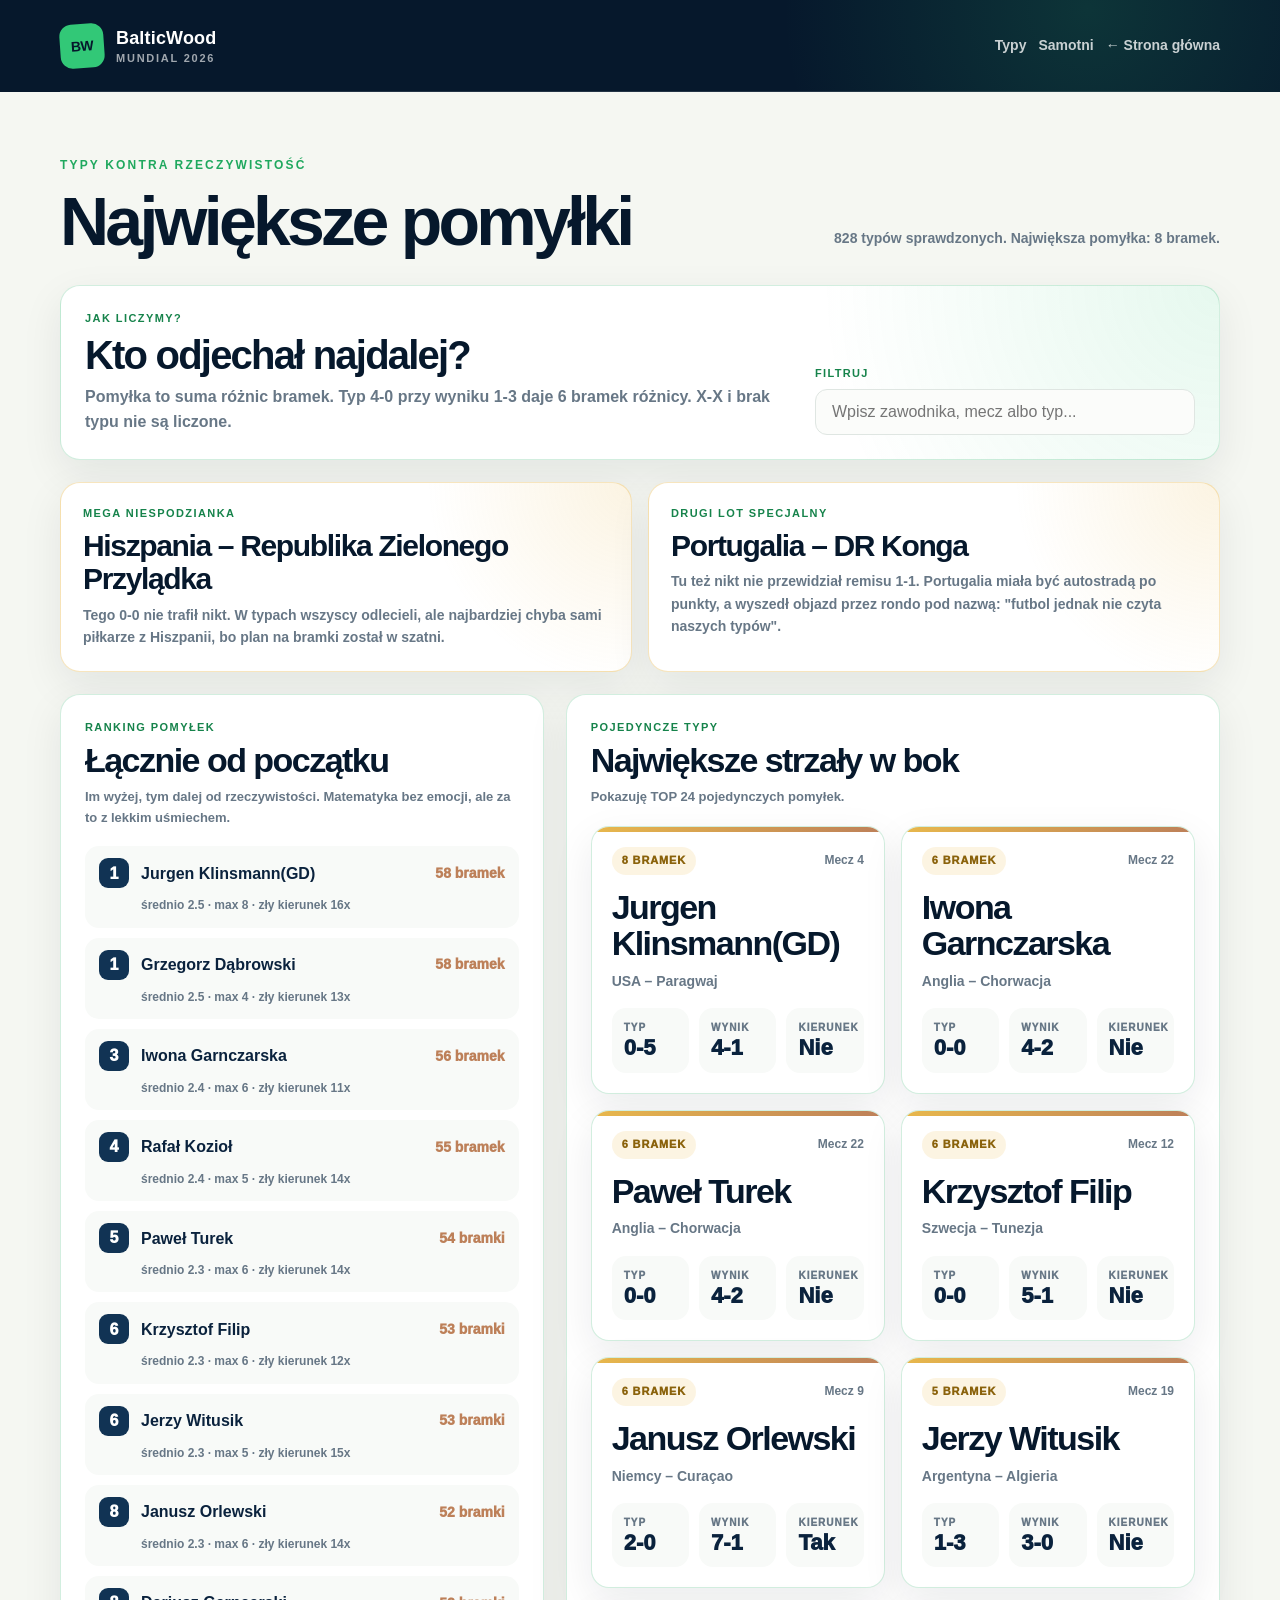
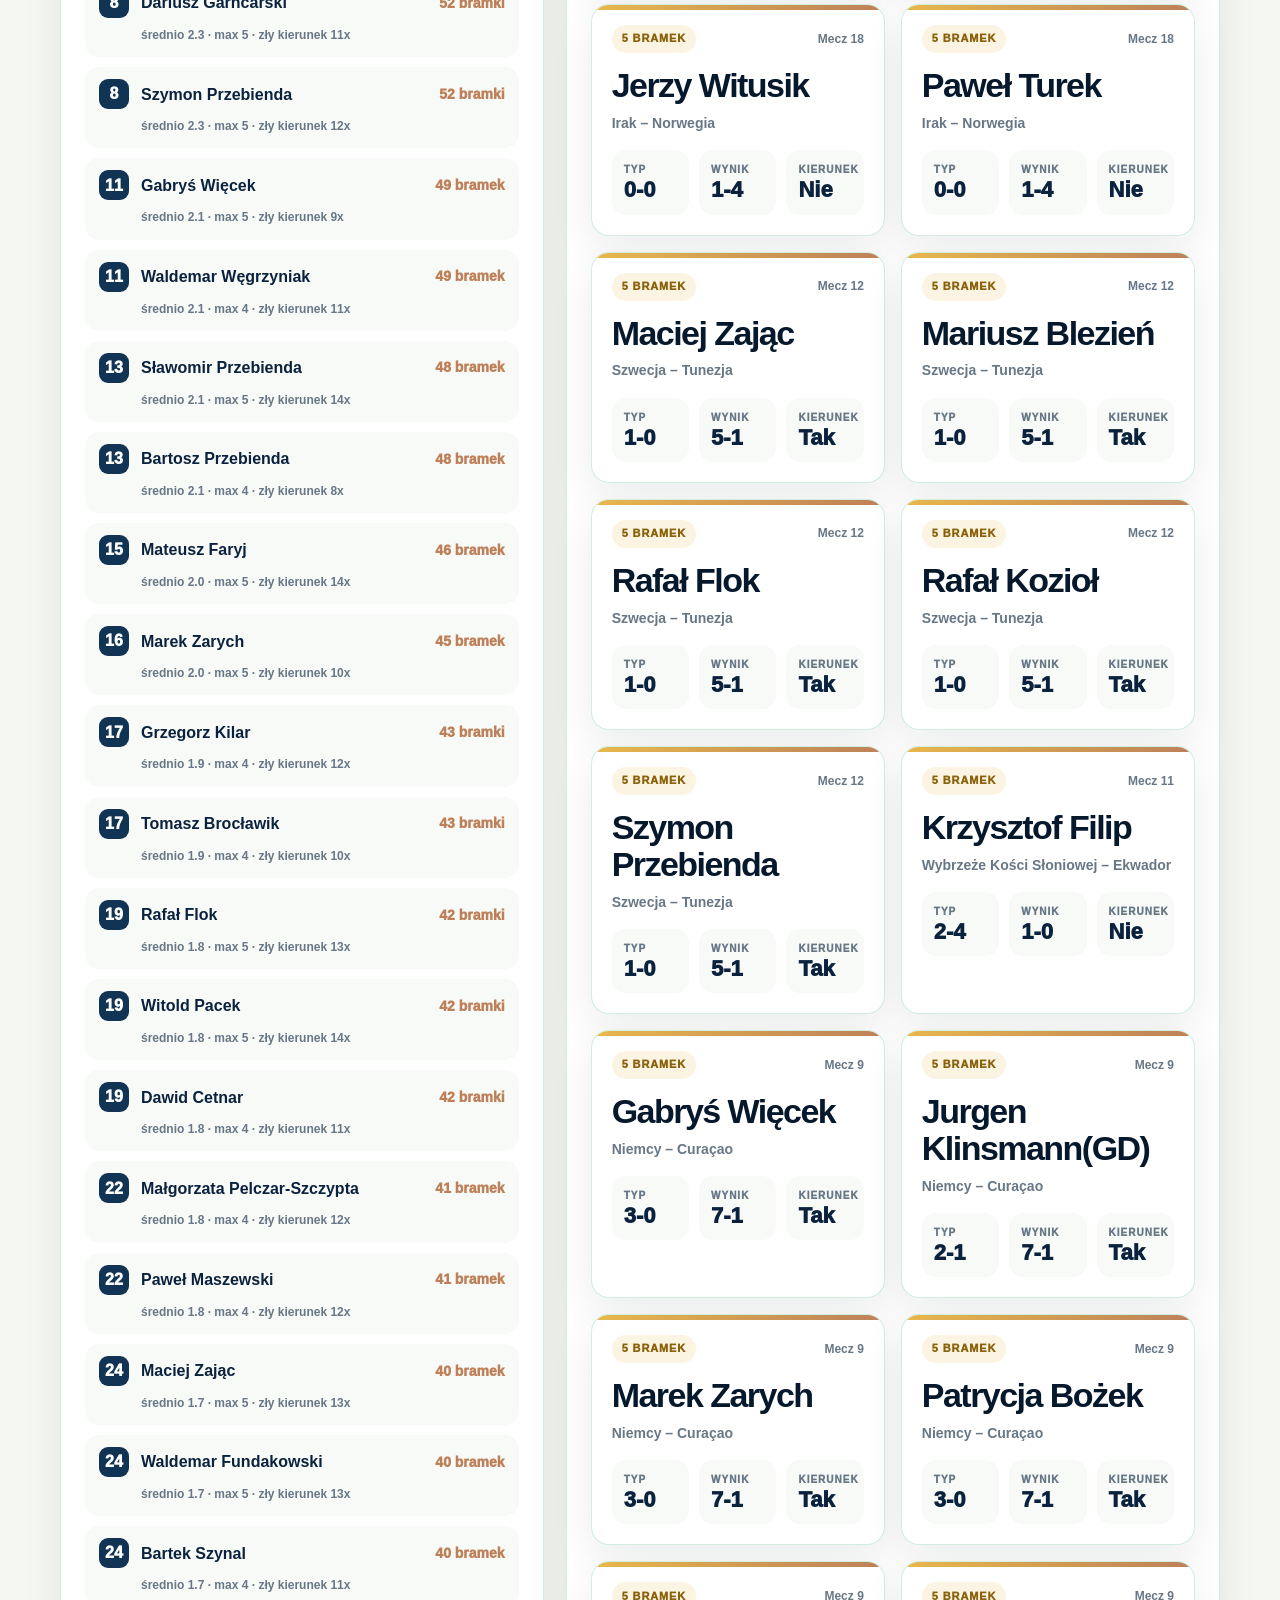
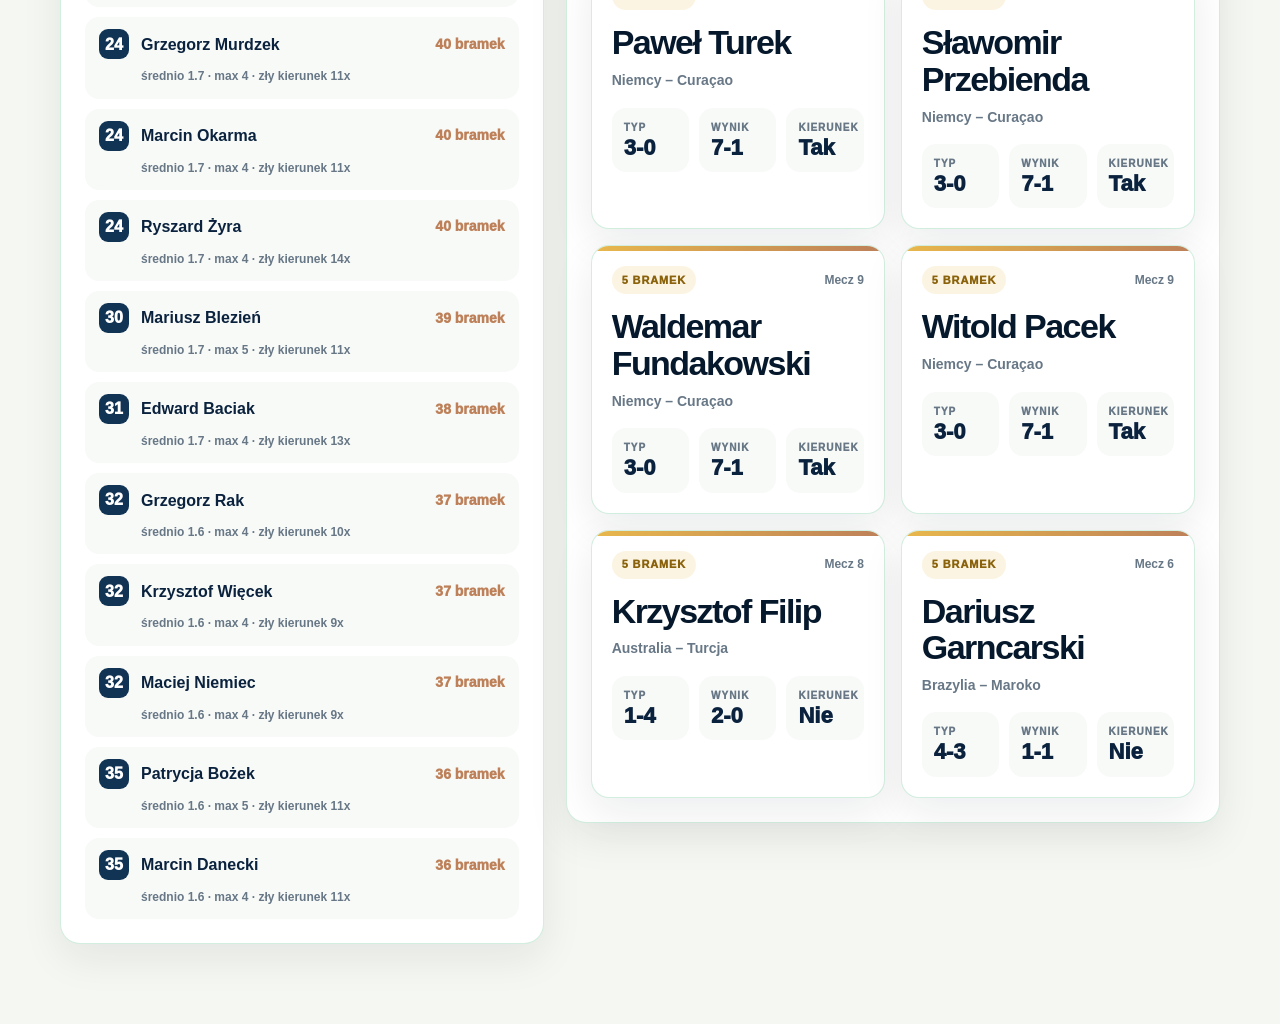
==== pomylki.html @ 84a30ee8 "Add files via upload" ====
<!doctype html>
<html lang="pl">
  <head>
    <meta charset="UTF-8" />
    <meta name="viewport" content="width=device-width, initial-scale=1.0" />
    <meta
      name="description"
      content="Największe pomyłki w typach BalticWood Mundial 2026."
    />
    <title>Największe pomyłki | BalticWood Mundial 2026</title>
    <link rel="stylesheet" href="styles.css?v=20260618-9" />
  </head>
  <body class="predictions-page mistakes-page">
    <header class="subpage-header">
      <nav class="nav shell" aria-label="Nawigacja podstrony największych pomyłek">
        <a class="brand" href="index.html" aria-label="BalticWood Mundial 2026">
          <span class="brand-mark" aria-hidden="true">BW</span>
          <span>
            <strong>BalticWood</strong>
            <small>Mundial 2026</small>
          </span>
        </a>
        <div class="nav-links subpage-links">
          <a class="nav-link nav-link-secondary" href="typy.html">Typy</a>
          <a class="nav-link nav-link-secondary" href="samotni.html">Samotni</a>
          <a class="nav-link back-link" href="index.html">
            ← <span class="back-label-full">Strona główna</span
            ><span class="back-label-short">Wróć</span>
          </a>
        </div>
      </nav>
    </header>

    <main class="predictions-main shell">
      <div class="predictions-heading">
        <div>
          <p class="eyebrow">Typy kontra rzeczywistość</p>
          <h1>Największe pomyłki</h1>
        </div>
        <p id="mistakes-summary">Wczytywanie tablicy pomyłek...</p>
      </div>

      <section class="lone-hero mistakes-hero" aria-label="Opis największych pomyłek">
        <div>
          <p class="analytics-kicker">Jak liczymy?</p>
          <h2>Kto odjechał najdalej?</h2>
          <p>
            Pomyłka to suma różnic bramek. Typ 4-0 przy wyniku 1-3 daje
            6 bramek różnicy. X-X i brak typu nie są liczone.
          </p>
        </div>
        <label class="prediction-search lone-search">
          <span>Filtruj</span>
          <input
            id="mistakes-search"
            type="search"
            placeholder="Wpisz zawodnika, mecz albo typ..."
            autocomplete="off"
          />
        </label>
      </section>

      <section class="surprise-notes" aria-label="Mecze niespodzianki poza rankingiem">
        <article>
          <p class="analytics-kicker">Mega niespodzianka</p>
          <h2>Hiszpania – Republika Zielonego Przylądka</h2>
          <p>
            Tego 0-0 nie trafił nikt. W typach wszyscy odlecieli, ale najbardziej
            chyba sami piłkarze z Hiszpanii, bo plan na bramki został w szatni.
          </p>
        </article>
        <article>
          <p class="analytics-kicker">Drugi lot specjalny</p>
          <h2>Portugalia – DR Konga</h2>
          <p>
            Tu też nikt nie przewidział remisu 1-1. Portugalia miała być
            autostradą po punkty, a wyszedł objazd przez rondo pod nazwą:
            "futbol jednak nie czyta naszych typów".
          </p>
        </article>
      </section>

      <section class="mistakes-grid">
        <article class="mistakes-panel">
          <p class="analytics-kicker">Ranking pomyłek</p>
          <h2>Łącznie od początku</h2>
          <p>
            Im wyżej, tym dalej od rzeczywistości. Matematyka bez emocji, ale
            za to z lekkim uśmiechem.
          </p>
          <div class="mistakes-ranking" id="mistakes-ranking"></div>
        </article>

        <article class="mistakes-panel">
          <p class="analytics-kicker">Pojedyncze typy</p>
          <h2>Największe strzały w bok</h2>
          <p id="mistakes-list-note">Pokazuję największe pojedyncze pomyłki.</p>
          <div class="lone-list mistakes-list" id="mistakes-list" aria-live="polite"></div>
        </article>
      </section>
    </main>

    <noscript>
      Do wyświetlenia największych pomyłek potrzebna jest obsługa JavaScript.
    </noscript>
    <script>
      const predictionsScript = document.createElement("script");
      predictionsScript.src = `data/predictions-data.js?v=${Date.now()}`;
      predictionsScript.onload = () => {
        const pageScript = document.createElement("script");
        pageScript.src = `pomylki.js?v=${Date.now()}`;
        document.body.appendChild(pageScript);
      };
      predictionsScript.onerror = () => {
        document.getElementById("mistakes-summary").textContent =
          "Nie udało się pobrać aktualnych typów.";
      };
      document.body.appendChild(predictionsScript);
    </script>
  </body>
</html>
---- styles.css ----
:root {
  --navy-950: #06182c;
  --navy-900: #0a223d;
  --navy-800: #113354;
  --navy-700: #1b476d;
  --green-700: #16834b;
  --green-600: #1fa85e;
  --green-500: #32c877;
  --green-200: #bdebd1;
  --green-100: #e6f8ed;
  --cream: #f5f7f2;
  --white: #ffffff;
  --ink: #102437;
  --muted: #677786;
  --line: #dfe6e2;
  --gold: #e8b84c;
  --silver: #aebbc5;
  --bronze: #bd8059;
  --shadow: 0 20px 60px rgba(6, 24, 44, 0.12);
}

* {
  box-sizing: border-box;
}

html {
  scroll-behavior: smooth;
}

body {
  margin: 0;
  color: var(--ink);
  background: var(--cream);
  overflow-x: hidden;
  font-family:
    Inter, "Segoe UI", Roboto, Helvetica, Arial, sans-serif;
  line-height: 1.6;
}

button,
input {
  font: inherit;
}

a {
  color: inherit;
  text-decoration: none;
}

.shell {
  width: min(1160px, calc(100% - 40px));
  margin-inline: auto;
}

.hero {
  min-height: 700px;
  color: var(--white);
  overflow: hidden;
  background:
    linear-gradient(rgba(50, 200, 119, 0.06) 1px, transparent 1px),
    linear-gradient(90deg, rgba(50, 200, 119, 0.06) 1px, transparent 1px),
    radial-gradient(circle at 82% 40%, rgba(50, 200, 119, 0.24), transparent 27%),
    linear-gradient(135deg, var(--navy-950), var(--navy-800));
  background-size:
    52px 52px,
    52px 52px,
    auto,
    auto;
}

.nav {
  display: flex;
  min-height: 92px;
  align-items: center;
  justify-content: space-between;
  border-bottom: 1px solid rgba(255, 255, 255, 0.12);
}

.brand {
  display: inline-flex;
  align-items: center;
  gap: 12px;
}

.brand-mark {
  display: grid;
  width: 44px;
  height: 44px;
  place-items: center;
  border-radius: 12px;
  color: var(--navy-950);
  background: var(--green-500);
  font-size: 14px;
  font-weight: 900;
  letter-spacing: -0.04em;
  transform: rotate(-4deg);
}

.brand strong,
.brand small {
  display: block;
}

.brand strong {
  font-size: 18px;
  letter-spacing: 0.01em;
}

.brand small {
  margin-top: -3px;
  color: rgba(255, 255, 255, 0.62);
  font-size: 11px;
  font-weight: 700;
  letter-spacing: 0.16em;
  text-transform: uppercase;
}

.nav-link {
  color: rgba(255, 255, 255, 0.78);
  font-size: 14px;
  font-weight: 700;
}

.nav-links {
  display: flex;
  align-items: center;
  gap: 24px;
}

.subpage-links {
  gap: 12px;
}

.nav-link:hover {
  color: var(--green-500);
}

.back-label-short {
  display: none;
}

.hero-content {
  display: grid;
  min-height: 608px;
  grid-template-columns: minmax(0, 1.25fr) minmax(320px, 0.75fr);
  gap: 80px;
  align-items: center;
  padding-block: 70px 90px;
}

.eyebrow {
  margin: 0 0 12px;
  color: var(--green-600);
  font-size: 12px;
  font-weight: 900;
  letter-spacing: 0.18em;
  text-transform: uppercase;
}

.hero .eyebrow,
.section-heading-light .eyebrow {
  color: var(--green-500);
}

h1,
h2,
h3,
p {
  margin-top: 0;
}

h1 {
  max-width: 760px;
  margin-bottom: 24px;
  font-size: clamp(48px, 6.2vw, 78px);
  line-height: 0.98;
  letter-spacing: -0.055em;
}

h1 span {
  color: var(--green-500);
}

.hero-lead {
  max-width: 660px;
  margin-bottom: 34px;
  color: rgba(255, 255, 255, 0.72);
  font-size: 18px;
}

.hero-actions {
  display: flex;
  flex-wrap: wrap;
  gap: 12px;
}

.button {
  display: inline-flex;
  min-height: 50px;
  align-items: center;
  justify-content: center;
  padding: 0 22px;
  border-radius: 12px;
  font-size: 14px;
  font-weight: 850;
  transition:
    transform 180ms ease,
    background 180ms ease;
}

.button:hover {
  transform: translateY(-2px);
}

.button-primary {
  color: var(--navy-950);
  background: var(--green-500);
}

.button-primary:hover {
  background: #45d688;
}

.button-ghost {
  border: 1px solid rgba(255, 255, 255, 0.25);
  color: var(--white);
  background: rgba(255, 255, 255, 0.05);
}

.scoreboard {
  position: relative;
  border: 1px solid rgba(255, 255, 255, 0.16);
  border-radius: 24px;
  background: rgba(6, 24, 44, 0.66);
  box-shadow: 0 30px 80px rgba(0, 0, 0, 0.28);
  backdrop-filter: blur(16px);
  transform: rotate(1.5deg);
}

.scoreboard::before {
  position: absolute;
  inset: 12px;
  border: 1px solid rgba(50, 200, 119, 0.12);
  border-radius: 16px;
  content: "";
  pointer-events: none;
}

.scoreboard-top,
.scoreboard-bottom {
  display: flex;
  align-items: center;
  justify-content: space-between;
  padding: 22px 26px;
  font-size: 12px;
  font-weight: 800;
  letter-spacing: 0.1em;
  text-transform: uppercase;
}

.scoreboard-top {
  border-bottom: 1px solid rgba(255, 255, 255, 0.1);
}

.live-dot {
  display: inline-flex;
  align-items: center;
  gap: 8px;
  color: var(--green-500);
}

.live-dot::before {
  width: 7px;
  height: 7px;
  border-radius: 50%;
  background: var(--green-500);
  box-shadow: 0 0 0 6px rgba(50, 200, 119, 0.12);
  content: "";
}

.scoreboard-main {
  display: grid;
  grid-template-columns: 1fr auto 1fr;
  align-items: center;
  padding: 42px 28px;
  text-align: center;
}

.scoreboard-main strong,
.scoreboard-main span {
  display: block;
}

.scoreboard-main strong {
  font-size: 58px;
  line-height: 1;
}

.scoreboard-main div > span {
  margin-top: 10px;
  color: rgba(255, 255, 255, 0.55);
  font-size: 11px;
  font-weight: 800;
  letter-spacing: 0.12em;
  text-transform: uppercase;
}

.scoreboard-main .score-separator {
  color: var(--green-500);
  font-size: 44px;
  font-weight: 300;
}

.scoreboard-bottom {
  margin: 0 12px 12px;
  border-radius: 12px;
  color: var(--navy-950);
  background: var(--green-500);
}

.scoreboard-bottom strong {
  font-size: 20px;
}

.section {
  padding-block: 110px;
}

.section-heading {
  display: flex;
  align-items: end;
  justify-content: space-between;
  gap: 40px;
  margin-bottom: 50px;
}

h2 {
  margin-bottom: 0;
  font-size: clamp(36px, 5vw, 58px);
  line-height: 1.02;
  letter-spacing: -0.045em;
}

.section-note {
  max-width: 430px;
  margin-bottom: 5px;
  color: var(--muted);
}

.podium {
  display: grid;
  grid-template-columns: repeat(3, 1fr);
  gap: 20px;
  align-items: end;
}

.podium-card {
  position: relative;
  min-height: 280px;
  overflow: hidden;
  padding: 30px;
  border: 1px solid var(--line);
  border-radius: 22px;
  background: var(--white);
  box-shadow: 0 12px 36px rgba(6, 24, 44, 0.07);
}

.podium-card.rank-1 {
  min-height: 330px;
  border-color: rgba(31, 168, 94, 0.42);
  background:
    radial-gradient(circle at 80% 12%, rgba(50, 200, 119, 0.22), transparent 30%),
    var(--white);
}

.podium-card::after {
  position: absolute;
  right: -24px;
  bottom: -55px;
  color: rgba(17, 51, 84, 0.035);
  content: attr(data-rank);
  font-size: 190px;
  font-weight: 950;
  line-height: 1;
}

.place-badge {
  display: grid;
  width: 52px;
  height: 52px;
  place-items: center;
  margin-bottom: 48px;
  border-radius: 15px;
  color: var(--navy-950);
  background: var(--silver);
  font-size: 18px;
  font-weight: 950;
}

.rank-1 .place-badge {
  background: var(--gold);
}

.rank-3 .place-badge {
  background: var(--bronze);
}

.podium-card h3 {
  position: relative;
  z-index: 1;
  margin-bottom: 16px;
  font-size: clamp(20px, 2.4vw, 28px);
  line-height: 1.14;
  letter-spacing: -0.025em;
}

.podium-names {
  position: relative;
  z-index: 1;
  display: grid;
  gap: 8px;
  margin: 0 0 24px;
  padding: 0;
  list-style: none;
}

.podium-names li {
  padding-bottom: 8px;
  border-bottom: 1px solid var(--line);
  font-size: 16px;
  font-weight: 800;
}

.podium-names li:last-child {
  padding-bottom: 0;
  border-bottom: 0;
}

.podium-empty {
  position: relative;
  z-index: 1;
  color: var(--muted);
}

.podium-card-empty {
  opacity: 0.7;
}

.podium-score {
  position: relative;
  z-index: 1;
  display: flex;
  align-items: baseline;
  gap: 8px;
  margin: 0;
  color: var(--green-700);
}

.podium-score strong {
  font-size: 48px;
  line-height: 1;
}

.podium-score span {
  font-size: 13px;
  font-weight: 800;
  text-transform: uppercase;
}

.section-dark {
  color: var(--white);
  background:
    radial-gradient(circle at 10% 20%, rgba(50, 200, 119, 0.15), transparent 24%),
    var(--navy-950);
}

.section-heading-light .section-note {
  color: rgba(255, 255, 255, 0.6);
}

.race-card {
  padding: 34px;
  border: 1px solid rgba(255, 255, 255, 0.12);
  border-radius: 24px;
  background: rgba(255, 255, 255, 0.055);
  box-shadow: 0 25px 80px rgba(0, 0, 0, 0.2);
}

.race-header {
  display: flex;
  align-items: center;
  justify-content: space-between;
  gap: 30px;
  padding-bottom: 28px;
  border-bottom: 1px solid rgba(255, 255, 255, 0.1);
}

.race-header p {
  margin-bottom: 4px;
  color: var(--green-500);
  font-size: 11px;
  font-weight: 900;
  letter-spacing: 0.16em;
  text-transform: uppercase;
}

.race-header h3 {
  margin-bottom: 4px;
  font-size: 25px;
}

.race-header span {
  color: rgba(255, 255, 255, 0.55);
  font-size: 13px;
}

.race-controls {
  display: flex;
  gap: 8px;
}

.race-controls button {
  min-width: 46px;
  min-height: 44px;
  border: 1px solid rgba(255, 255, 255, 0.16);
  border-radius: 10px;
  color: var(--white);
  background: rgba(255, 255, 255, 0.06);
  cursor: pointer;
}

.race-controls button:hover:not(:disabled) {
  border-color: var(--green-500);
}

.race-controls button:disabled {
  cursor: not-allowed;
  opacity: 0.35;
}

.race-controls .play-button {
  min-width: 100px;
  border-color: var(--green-500);
  color: var(--navy-950);
  background: var(--green-500);
  font-size: 13px;
  font-weight: 900;
}

.race-bars {
  position: relative;
  min-height: 290px;
  margin-block: 34px;
  transition: height 350ms ease;
}

.race-row {
  position: absolute;
  top: 0;
  left: 0;
  display: grid;
  width: 100%;
  height: 46px;
  grid-template-columns: 34px minmax(120px, 180px) 1fr 52px;
  gap: 12px;
  align-items: center;
  padding: 5px 8px 5px 6px;
  border-radius: 10px;
  transition:
    transform 850ms cubic-bezier(0.22, 1, 0.36, 1),
    background-color 280ms ease,
    box-shadow 280ms ease,
    opacity 280ms ease;
  will-change: transform;
}

.race-position {
  display: grid;
  width: 28px;
  height: 28px;
  place-items: center;
  border: 1px solid rgba(255, 255, 255, 0.12);
  border-radius: 8px;
  color: rgba(255, 255, 255, 0.65);
  font-size: 12px;
  font-weight: 900;
  transition:
    color 280ms ease,
    border-color 280ms ease,
    background-color 280ms ease,
    transform 280ms ease;
}

.race-row.race-leader .race-position {
  border-color: var(--player-color);
  color: var(--navy-950);
  background: var(--player-color);
}

.race-row.race-moving-up .race-position {
  transform: scale(1.14);
}

.race-row.race-moving-up .race-name {
  color: var(--player-color);
}

.race-row.race-moving-down {
  opacity: 0.78;
}

.race-name {
  overflow: hidden;
  font-size: 13px;
  font-weight: 750;
  text-overflow: ellipsis;
  transition: color 280ms ease;
  white-space: nowrap;
}

.race-track {
  height: 32px;
  overflow: hidden;
  border-radius: 8px;
  background: rgba(255, 255, 255, 0.065);
}

.race-fill {
  width: 0;
  height: 100%;
  border-radius: inherit;
  background: var(--player-color);
  background: linear-gradient(
    90deg,
    color-mix(in srgb, var(--player-color), #06182c 28%),
    var(--player-color)
  );
  box-shadow: 0 0 18px color-mix(in srgb, var(--player-color), transparent 68%);
  transition: width 850ms cubic-bezier(0.22, 1, 0.36, 1);
}

.race-points {
  color: var(--player-color);
  font-size: 17px;
  font-weight: 900;
  text-align: right;
}

.race-gain {
  position: absolute;
  top: -8px;
  right: 4px;
  padding: 2px 7px;
  border-radius: 999px;
  color: var(--navy-950);
  background: var(--player-color);
  font-size: 11px;
  font-weight: 950;
  opacity: 0;
  transform: translateY(5px) scale(0.85);
  transition:
    opacity 220ms ease,
    transform 420ms cubic-bezier(0.22, 1, 0.36, 1);
}

.race-row.race-gained {
  background: color-mix(in srgb, var(--player-color), transparent 90%);
  box-shadow: 0 0 0 1px color-mix(in srgb, var(--player-color), transparent 78%);
}

.race-row.race-gained .race-gain {
  opacity: 1;
  transform: translateY(0) scale(1);
}

.race-timeline {
  padding-top: 24px;
  border-top: 1px solid rgba(255, 255, 255, 0.1);
}

.race-timeline input {
  width: 100%;
  accent-color: var(--green-500);
}

.race-timeline div {
  display: grid;
  grid-template-columns: 1fr auto 1fr;
  margin-top: 8px;
  color: rgba(255, 255, 255, 0.42);
  font-size: 11px;
  font-weight: 800;
  letter-spacing: 0.08em;
  text-transform: uppercase;
}

.race-timeline div span:last-child {
  text-align: right;
}

.race-timeline strong {
  color: var(--white);
}

.table-heading {
  align-items: center;
}

.search input {
  width: min(310px, 100%);
  height: 50px;
  padding: 0 18px;
  border: 1px solid var(--line);
  border-radius: 12px;
  outline: none;
  color: var(--ink);
  background: var(--white);
}

.search input:focus {
  border-color: var(--green-600);
  box-shadow: 0 0 0 4px rgba(31, 168, 94, 0.11);
}

.table-history {
  margin-bottom: 22px;
  padding: 22px 24px 18px;
  border: 1px solid rgba(31, 168, 94, 0.2);
  border-radius: 18px;
  background: var(--white);
  box-shadow: 0 10px 32px rgba(6, 24, 44, 0.06);
}

.table-history-header {
  display: flex;
  align-items: center;
  justify-content: space-between;
  gap: 24px;
}

.table-history-header p {
  margin-bottom: 2px;
  color: var(--green-700);
  font-size: 11px;
  font-weight: 900;
  letter-spacing: 0.13em;
  text-transform: uppercase;
}

.table-history-header h3 {
  margin-bottom: 2px;
  font-size: 20px;
  line-height: 1.25;
}

.table-history-header > div > span {
  color: var(--muted);
  font-size: 12px;
}

.table-actions {
  display: flex;
  align-items: center;
  justify-content: flex-end;
  gap: 14px;
  flex-wrap: wrap;
}

.table-mode {
  display: inline-flex;
  overflow: hidden;
  border: 1px solid var(--line);
  border-radius: 12px;
  background: #f8faf8;
}

.table-mode button {
  min-height: 42px;
  padding: 0 14px;
  border: 0;
  color: var(--muted);
  background: transparent;
  cursor: pointer;
  font-size: 12px;
  font-weight: 900;
}

.table-mode button + button {
  border-left: 1px solid var(--line);
}

.table-mode button.is-active {
  color: var(--white);
  background: var(--navy-800);
}

.table-controls {
  display: flex;
  gap: 8px;
}

.table-controls button {
  min-width: 44px;
  min-height: 42px;
  border: 1px solid var(--line);
  border-radius: 10px;
  color: var(--navy-800);
  background: #f8faf8;
  cursor: pointer;
}

.table-controls button:hover:not(:disabled) {
  border-color: var(--green-600);
  color: var(--green-700);
}

.table-controls button:disabled {
  cursor: not-allowed;
  opacity: 0.35;
}

.table-controls .table-play-button {
  min-width: 100px;
  border-color: var(--green-600);
  color: var(--white);
  background: var(--green-700);
  font-size: 13px;
  font-weight: 900;
}

.table-timeline {
  margin-top: 18px;
  padding-top: 16px;
  border-top: 1px solid var(--line);
}

.table-timeline input {
  width: 100%;
  accent-color: var(--green-600);
}

.table-timeline div {
  display: grid;
  grid-template-columns: 1fr auto 1fr;
  margin-top: 6px;
  color: var(--muted);
  font-size: 10px;
  font-weight: 800;
  letter-spacing: 0.08em;
  text-transform: uppercase;
}

.table-timeline div span:last-child {
  text-align: right;
}

.table-timeline strong {
  color: var(--navy-800);
}

.table-card {
  overflow: hidden;
  border: 1px solid var(--line);
  border-radius: 20px;
  background: var(--white);
  box-shadow: var(--shadow);
}

table {
  width: 100%;
  border-collapse: collapse;
}

th,
td {
  padding: 19px 24px;
  border-bottom: 1px solid var(--line);
  text-align: left;
}

th {
  color: var(--muted);
  background: #f9fbf8;
  font-size: 11px;
  font-weight: 900;
  letter-spacing: 0.11em;
  text-transform: uppercase;
}

tbody tr:last-child td {
  border-bottom: 0;
}

tbody tr {
  transition: background 160ms ease;
}

tbody tr:hover {
  background: var(--green-100);
}

.table-updated tr {
  animation: table-row-enter 360ms ease both;
}

.table-updated tr:nth-child(2) {
  animation-delay: 35ms;
}

.table-updated tr:nth-child(3) {
  animation-delay: 70ms;
}

.table-updated tr:nth-child(4) {
  animation-delay: 105ms;
}

.table-updated tr:nth-child(n + 5) {
  animation-delay: 140ms;
}

@keyframes table-row-enter {
  from {
    opacity: 0.35;
    transform: translateY(5px);
  }
  to {
    opacity: 1;
    transform: translateY(0);
  }
}

.rank-cell {
  width: 110px;
  color: var(--muted);
  font-weight: 900;
}

.rank-number {
  display: inline-grid;
  width: 34px;
  height: 34px;
  place-items: center;
  border-radius: 10px;
  background: #edf1ef;
}

.table-player {
  font-weight: 800;
}

.last-points {
  color: var(--muted);
  font-size: 13px;
}

.last-points.positive {
  color: var(--green-700);
  font-weight: 850;
}

.analytics-grid {
  display: grid;
  grid-template-columns: repeat(3, minmax(0, 1fr));
  gap: 22px;
}

.analytics-card,
.player-stats-panel {
  position: relative;
  padding: 24px;
  border: 1px solid rgba(31, 168, 94, 0.2);
  border-radius: 20px;
  background: var(--white);
  box-shadow: 0 14px 42px rgba(6, 24, 44, 0.08);
}

.analytics-kicker {
  margin-bottom: 6px;
  color: var(--green-700);
  font-size: 11px;
  font-weight: 900;
  letter-spacing: 0.13em;
  text-transform: uppercase;
}

.analytics-card h3,
.player-stats-panel h3 {
  margin-bottom: 8px;
  color: var(--navy-950);
  font-size: 24px;
  line-height: 1.2;
}

.analytics-card > span {
  display: block;
  margin-bottom: 18px;
  color: var(--muted);
  font-size: 13px;
  font-weight: 750;
}

.analytics-link {
  display: inline-flex;
  align-items: center;
  margin-top: 16px;
  padding: 10px 12px;
  border: 1px solid rgba(31, 168, 94, 0.22);
  border-radius: 12px;
  color: var(--green-700);
  background: var(--green-100);
  font-size: 13px;
  font-weight: 900;
}

.analytics-link:hover {
  border-color: var(--green-600);
  color: var(--navy-900);
}

.trivia-card-header {
  display: flex;
  align-items: flex-start;
  justify-content: space-between;
  gap: 16px;
  margin-bottom: 18px;
}

.trivia-card-header h3 {
  margin-bottom: 2px;
}

.trivia-card-header > div > span {
  color: var(--muted);
  font-size: 13px;
  font-weight: 750;
}

.trivia-controls {
  flex: 0 0 auto;
}

.analytics-list,
.trivia-list {
  display: grid;
  gap: 10px;
  margin: 0;
  padding: 0;
  list-style: none;
}

.analytics-list li,
.trivia-list li {
  display: grid;
  grid-template-columns: auto 1fr auto;
  align-items: center;
  gap: 12px;
  padding: 12px 14px;
  border-radius: 14px;
  background: #f8faf8;
}

.trivia-list li {
  grid-template-columns: 0.72fr 1.28fr;
  align-items: start;
}

.analytics-rank {
  display: inline-grid;
  width: 30px;
  height: 30px;
  place-items: center;
  border-radius: 9px;
  color: var(--white);
  background: var(--navy-800);
  font-weight: 950;
}

.analytics-list strong,
.trivia-list strong {
  color: var(--navy-900);
}

.analytics-list em {
  color: var(--green-700);
  font-style: normal;
  font-weight: 950;
}

.trivia-list span {
  color: var(--muted);
  font-size: 12px;
  font-weight: 900;
  letter-spacing: 0.08em;
  text-transform: uppercase;
}

.points-column {
  text-align: right;
}

td.points-column {
  color: var(--navy-800);
  font-size: 22px;
  font-weight: 950;
}

.empty-state {
  margin: 0;
  padding: 36px;
  color: var(--muted);
  text-align: center;
}

.movement-summary {
  display: grid;
  grid-template-columns: repeat(2, minmax(0, 1fr));
  gap: 12px;
  margin-top: 16px;
  padding-top: 16px;
  border-top: 1px solid var(--line);
}

.movement-summary article {
  padding: 14px;
  border-radius: 14px;
  background: #f8faf8;
}

.movement-summary span {
  display: block;
  margin-bottom: 4px;
  color: var(--green-700);
  font-size: 10px;
  font-weight: 950;
  letter-spacing: 0.1em;
  text-transform: uppercase;
}

.movement-summary strong {
  display: block;
  margin-bottom: 4px;
  color: var(--navy-900);
}

.movement-summary p {
  margin: 0;
  color: var(--muted);
  font-size: 13px;
  font-weight: 750;
}

.table-hint {
  margin: -4px 0 12px;
  color: var(--muted);
  font-size: 13px;
  font-weight: 750;
}

.player-stat-trigger {
  padding: 0;
  border: 0;
  color: inherit;
  background: transparent;
  cursor: pointer;
  font: inherit;
  font-weight: 850;
  text-align: left;
}

.player-stat-trigger:hover {
  color: var(--green-700);
  text-decoration: underline;
  text-decoration-thickness: 2px;
  text-underline-offset: 3px;
}

.player-stats-panel {
  margin-top: 22px;
}

.player-stats-close {
  position: absolute;
  top: 16px;
  right: 16px;
  display: grid;
  width: 34px;
  height: 34px;
  place-items: center;
  border: 1px solid var(--line);
  border-radius: 10px;
  color: var(--navy-800);
  background: #f8faf8;
  cursor: pointer;
  font-size: 20px;
  line-height: 1;
}

.player-stats-grid {
  display: grid;
  grid-template-columns: repeat(3, minmax(0, 1fr));
  gap: 10px;
  margin-top: 18px;
}

.player-stats-grid div {
  padding: 14px;
  border-radius: 14px;
  background: #f8faf8;
}

.player-stats-grid span {
  display: block;
  margin-bottom: 4px;
  color: var(--muted);
  font-size: 11px;
  font-weight: 900;
  letter-spacing: 0.08em;
  text-transform: uppercase;
}

.player-stats-grid strong {
  color: var(--navy-900);
  font-size: 24px;
  font-weight: 950;
}

#player-stats-note {
  margin: 16px 0 0;
  color: var(--muted);
  font-size: 13px;
}

.player-form-chart {
  margin-top: 16px;
  padding: 16px;
  border-radius: 16px;
  background: #f8faf8;
}

.player-form-heading {
  display: flex;
  align-items: center;
  justify-content: space-between;
  gap: 12px;
  margin-bottom: 8px;
}

.player-form-heading span {
  color: var(--muted);
  font-size: 11px;
  font-weight: 900;
  letter-spacing: 0.08em;
  text-transform: uppercase;
}

.player-form-heading strong {
  color: var(--green-700);
  font-size: 14px;
}

.player-form-svg {
  display: block;
  width: 100%;
  height: 92px;
}

.player-form-svg polyline {
  fill: none;
  stroke: var(--green-600);
  stroke-linecap: round;
  stroke-linejoin: round;
  stroke-width: 5;
}

.player-form-chart p {
  margin: 8px 0 0;
  color: var(--muted);
  font-size: 12px;
  font-weight: 800;
}

footer {
  padding-block: 28px;
  color: rgba(255, 255, 255, 0.6);
  background: var(--navy-950);
  font-size: 12px;
}

.footer-content {
  display: flex;
  justify-content: space-between;
  gap: 24px;
}

.predictions-page {
  min-height: 100vh;
  background: var(--cream);
}

.subpage-header {
  position: relative;
  width: 100vw;
  color: var(--white);
  background:
    radial-gradient(circle at 85% 10%, rgba(50, 200, 119, 0.16), transparent 28%),
    var(--navy-950);
}

.predictions-main {
  padding-block: 64px 80px;
}

.predictions-heading {
  display: flex;
  align-items: end;
  justify-content: space-between;
  gap: 30px;
  margin-bottom: 30px;
}

.predictions-heading h1 {
  margin-bottom: 0;
  color: var(--navy-950);
  font-size: clamp(42px, 6vw, 68px);
  line-height: 1;
}

.predictions-heading > p {
  margin-bottom: 6px;
  color: var(--muted);
  font-size: 14px;
  font-weight: 700;
}

.predictions-toolbar {
  display: flex;
  align-items: end;
  justify-content: space-between;
  gap: 14px;
  margin: -8px 0 18px;
  padding: 16px;
  border: 1px solid rgba(31, 168, 94, 0.2);
  border-radius: 16px;
  background: var(--white);
  box-shadow: 0 10px 32px rgba(6, 24, 44, 0.06);
}

.prediction-filter-group {
  display: flex;
  flex: 1 1 420px;
  align-items: end;
  gap: 14px;
}

.prediction-compare {
  flex: 1.4 1 540px;
  padding-left: 18px;
  border-left: 1px solid var(--line);
}

.prediction-compare-heading {
  display: flex;
  align-items: baseline;
  justify-content: space-between;
  gap: 12px;
  margin-bottom: 10px;
}

.prediction-search {
  display: flex;
  flex: 1 1 300px;
  flex-direction: column;
  gap: 6px;
  max-width: 420px;
}

.prediction-compare-heading span,
.prediction-search span {
  color: var(--green-700);
  font-size: 11px;
  font-weight: 900;
  letter-spacing: 0.12em;
  text-transform: uppercase;
}

.prediction-compare-heading strong {
  color: var(--muted);
  font-size: 12px;
}

.prediction-compare-fields {
  display: flex;
  align-items: end;
  gap: 10px;
}

.prediction-search-compact {
  flex: 1 1 180px;
  max-width: none;
}

.prediction-search input {
  width: 100%;
  height: 46px;
  padding: 0 16px;
  border: 1px solid var(--line);
  border-radius: 12px;
  outline: none;
  color: var(--ink);
  background: #fbfcfa;
}

.prediction-search input:disabled {
  color: var(--muted);
  background: #eef2f0;
  cursor: not-allowed;
}

.prediction-search input:focus {
  border-color: var(--green-600);
  box-shadow: 0 0 0 4px rgba(31, 168, 94, 0.11);
}

.filter-clear {
  min-height: 46px;
  padding: 0 16px;
  border: 1px solid var(--line);
  border-radius: 12px;
  color: var(--navy-800);
  background: #f8faf8;
  cursor: pointer;
  font-size: 13px;
  font-weight: 900;
}

.filter-clear:hover {
  border-color: var(--green-600);
  color: var(--green-700);
}

.predictions-toolbar p {
  margin: 0 0 11px;
  color: var(--muted);
  font-size: 13px;
  font-weight: 750;
}

.lone-hero {
  display: grid;
  grid-template-columns: minmax(0, 1fr) minmax(280px, 380px);
  gap: 22px;
  align-items: end;
  margin-bottom: 22px;
  padding: 24px;
  border: 1px solid rgba(31, 168, 94, 0.2);
  border-radius: 20px;
  background:
    radial-gradient(circle at 100% 0%, rgba(50, 200, 119, 0.12), transparent 34%),
    var(--white);
  box-shadow: 0 14px 42px rgba(6, 24, 44, 0.08);
}

.lone-hero h2 {
  margin-bottom: 8px;
  color: var(--navy-950);
  font-size: clamp(26px, 3.2vw, 40px);
  line-height: 1.05;
}

.lone-hero p:last-child {
  max-width: 720px;
  margin-bottom: 0;
  color: var(--muted);
  font-weight: 700;
}

.lone-search {
  max-width: none;
}

.lone-list {
  display: grid;
  grid-template-columns: repeat(auto-fit, minmax(260px, 1fr));
  gap: 16px;
}

.lone-card,
.lone-empty {
  padding: 20px;
  border: 1px solid rgba(31, 168, 94, 0.2);
  border-radius: 18px;
  background: var(--white);
  box-shadow: 0 14px 42px rgba(6, 24, 44, 0.08);
}

.lone-card {
  position: relative;
  overflow: hidden;
}

.lone-card::before {
  content: "";
  position: absolute;
  inset: 0 0 auto;
  height: 5px;
  background: var(--green-600);
}

.lone-card-outcome::before {
  background: var(--gold);
}

.lone-card header {
  display: flex;
  align-items: center;
  justify-content: space-between;
  gap: 10px;
  margin-bottom: 14px;
}

.lone-card header strong {
  color: var(--muted);
  font-size: 12px;
  font-weight: 900;
}

.lone-badge {
  display: inline-flex;
  align-items: center;
  min-height: 28px;
  padding: 0 10px;
  border-radius: 999px;
  color: var(--green-700);
  background: var(--green-100);
  font-size: 11px;
  font-weight: 950;
  letter-spacing: 0.08em;
  text-transform: uppercase;
}

.lone-card-outcome .lone-badge {
  color: #8a620b;
  background: rgba(232, 184, 76, 0.16);
}

.lone-card h2 {
  margin-bottom: 8px;
  color: var(--navy-950);
  font-size: 24px;
  line-height: 1.1;
}

.lone-card p {
  margin-bottom: 16px;
  color: var(--muted);
  font-size: 14px;
  font-weight: 800;
}

.lone-card dl {
  display: grid;
  grid-template-columns: repeat(2, minmax(0, 1fr));
  gap: 10px;
  margin: 0;
}

.lone-card dl div {
  padding: 12px;
  border-radius: 14px;
  background: #f8faf8;
}

.lone-card dt {
  color: var(--muted);
  font-size: 10px;
  font-weight: 950;
  letter-spacing: 0.1em;
  text-transform: uppercase;
}

.lone-card dd {
  margin: 0;
  color: var(--navy-900);
  font-size: 24px;
  font-weight: 950;
  line-height: 1.1;
}

.lone-empty {
  grid-column: 1 / -1;
  display: grid;
  gap: 4px;
  color: var(--muted);
  text-align: center;
}

.lone-empty strong {
  color: var(--navy-900);
  font-size: 20px;
}

.mistakes-grid {
  display: grid;
  grid-template-columns: minmax(300px, 0.85fr) minmax(0, 1.15fr);
  gap: 22px;
  align-items: start;
}

.surprise-notes {
  display: grid;
  grid-template-columns: repeat(2, minmax(0, 1fr));
  gap: 16px;
  margin-bottom: 22px;
}

.surprise-notes article {
  padding: 22px;
  border: 1px solid rgba(232, 184, 76, 0.36);
  border-radius: 20px;
  background:
    radial-gradient(circle at 100% 0%, rgba(232, 184, 76, 0.16), transparent 34%),
    var(--white);
  box-shadow: 0 14px 42px rgba(6, 24, 44, 0.08);
}

.surprise-notes h2 {
  margin-bottom: 8px;
  color: var(--navy-950);
  font-size: clamp(22px, 2.6vw, 30px);
  line-height: 1.12;
}

.surprise-notes p:last-child {
  margin-bottom: 0;
  color: var(--muted);
  font-size: 14px;
  font-weight: 750;
}

.mistakes-panel {
  padding: 24px;
  border: 1px solid rgba(31, 168, 94, 0.2);
  border-radius: 20px;
  background: var(--white);
  box-shadow: 0 14px 42px rgba(6, 24, 44, 0.08);
}

.mistakes-panel h2 {
  margin-bottom: 8px;
  color: var(--navy-950);
  font-size: clamp(24px, 3vw, 34px);
  line-height: 1.08;
}

.mistakes-panel > p:not(.analytics-kicker) {
  margin-bottom: 18px;
  color: var(--muted);
  font-size: 13px;
  font-weight: 750;
}

.mistakes-ranking {
  display: grid;
  gap: 10px;
}

.mistake-row {
  display: grid;
  grid-template-columns: auto minmax(0, 1fr) auto;
  gap: 8px 12px;
  align-items: center;
  padding: 12px 14px;
  border-radius: 14px;
  background: #f8faf8;
}

.mistake-row strong {
  min-width: 0;
  color: var(--navy-900);
  line-height: 1.2;
}

.mistake-row b {
  color: var(--bronze);
  font-size: 14px;
  font-weight: 950;
  white-space: nowrap;
}

.mistake-row em {
  grid-column: 2 / -1;
  color: var(--muted);
  font-size: 12px;
  font-style: normal;
  font-weight: 750;
}

.mistakes-list {
  grid-template-columns: repeat(auto-fit, minmax(250px, 1fr));
}

.mistake-card::before {
  background: linear-gradient(90deg, var(--gold), var(--bronze));
}

.mistake-badge {
  color: #8a620b;
  background: rgba(232, 184, 76, 0.16);
}

.mistake-card dl {
  grid-template-columns: repeat(3, minmax(0, 1fr));
}

.mistake-card dd {
  font-size: 22px;
}

.match-detail-card {
  position: relative;
  margin: 0 0 18px;
  padding: 22px;
  border: 1px solid rgba(31, 168, 94, 0.2);
  border-radius: 18px;
  background: var(--white);
  box-shadow: 0 14px 42px rgba(6, 24, 44, 0.08);
}

.match-detail-card h2 {
  margin-bottom: 10px;
  color: var(--navy-950);
  font-size: clamp(24px, 3.2vw, 36px);
  line-height: 1.08;
}

.match-detail-close {
  position: absolute;
  top: 16px;
  right: 16px;
  display: grid;
  width: 34px;
  height: 34px;
  place-items: center;
  border: 1px solid var(--line);
  border-radius: 10px;
  color: var(--navy-800);
  background: #f8faf8;
  cursor: pointer;
  font-size: 20px;
  line-height: 1;
}

.match-detail-meta {
  display: flex;
  flex-wrap: wrap;
  gap: 8px;
  margin-bottom: 16px;
}

.match-detail-meta span {
  padding: 7px 10px;
  border-radius: 999px;
  color: var(--muted);
  background: #f8faf8;
  font-size: 12px;
  font-weight: 800;
}

.match-detail-meta strong {
  color: var(--navy-900);
}

.match-detail-grid {
  display: grid;
  grid-template-columns: repeat(4, minmax(0, 1fr));
  gap: 10px;
}

.match-detail-grid article {
  padding: 14px;
  border-radius: 14px;
  background: #f8faf8;
}

.match-detail-grid span {
  display: block;
  margin-bottom: 4px;
  color: var(--muted);
  font-size: 10px;
  font-weight: 950;
  letter-spacing: 0.09em;
  text-transform: uppercase;
}

.match-detail-grid strong {
  display: block;
  margin-bottom: 8px;
  color: var(--navy-900);
  font-size: 24px;
}

.match-detail-grid p {
  margin: 0;
  color: var(--muted);
  font-size: 12px;
  font-weight: 750;
}

.predictions-table-wrap {
  max-height: calc(100vh - 250px);
  overflow: auto;
  border: 1px solid var(--line);
  border-radius: 18px;
  background: var(--white);
  box-shadow: var(--shadow);
}

.predictions-table {
  width: max-content;
  min-width: 100%;
  border-collapse: separate;
  border-spacing: 0;
  white-space: nowrap;
}

.predictions-table th,
.predictions-table td {
  min-width: 112px;
  padding: 15px 14px;
  border-right: 1px solid var(--line);
  border-bottom: 1px solid var(--line);
  text-align: center;
}

.predictions-table thead th {
  position: sticky;
  top: 0;
  z-index: 3;
  color: var(--white);
  background: var(--navy-800);
  font-size: 11px;
  letter-spacing: 0.04em;
  text-transform: none;
}

.predictions-table tr:last-child th,
.predictions-table tr:last-child td {
  border-bottom: 0;
}

.predictions-table th:first-child {
  position: sticky;
  left: 0;
  z-index: 2;
  min-width: 280px;
  max-width: 280px;
  text-align: left;
}

.predictions-table th:nth-child(2),
.predictions-table td:nth-child(2) {
  position: sticky;
  left: 280px;
  z-index: 2;
  min-width: 124px;
  max-width: 124px;
}

.predictions-table thead th:first-child,
.predictions-table thead th:nth-child(2) {
  z-index: 5;
  background: var(--navy-900);
}

.predictions-table tbody th:first-child,
.predictions-table tbody td:nth-child(2) {
  background: var(--white);
}

.predictions-table .match-upcoming th:first-child,
.predictions-table .match-upcoming td:nth-child(2) {
  background: #f7faf7;
}

.predictions-table .match-upcoming {
  color: var(--muted);
  background: #f7faf7;
}

.match-cell {
  display: flex;
  align-items: center;
}

.match-detail-trigger {
  display: flex;
  width: 100%;
  padding: 0;
  border: 0;
  color: inherit;
  background: transparent;
  cursor: pointer;
  font: inherit;
  font-weight: inherit;
  text-align: left;
}

.match-detail-trigger:hover {
  color: var(--green-700);
}

.match-teams {
  min-width: 0;
}

.result-badge {
  display: inline-flex;
  min-width: 48px;
  min-height: 30px;
  align-items: center;
  justify-content: center;
  border-radius: 8px;
  color: var(--white);
  background: var(--navy-800);
  font-weight: 900;
}

.popular-prediction {
  display: block;
  margin-top: 6px;
  color: var(--muted);
  font-size: 10px;
  font-weight: 850;
  line-height: 1.18;
  white-space: normal;
}

.popular-prediction strong {
  display: block;
  color: var(--green-700);
}

.match-upcoming .result-badge {
  color: var(--navy-800);
  background: var(--green-100);
}

.predictions-table td.prediction-exact {
  color: #08723d;
  background: #daf5e5;
  font-weight: 950;
}

.predictions-table td.prediction-outcome {
  color: #725810;
  background: #fff8d9;
  font-weight: 800;
}

.predictions-table td.prediction-missing {
  color: #9aa6ad;
  background: #f3f5f4;
}

.predictions-table td.prediction-compare-same {
  box-shadow: inset 0 -4px rgba(31, 168, 94, 0.28);
}

.predictions-table td.prediction-compare-different {
  box-shadow: inset 0 -4px rgba(232, 184, 76, 0.7);
}

.sr-only {
  position: absolute;
  width: 1px;
  height: 1px;
  overflow: hidden;
  clip: rect(0, 0, 0, 0);
  white-space: nowrap;
  clip-path: inset(50%);
}

@media (max-width: 900px) {
  .hero-content {
    grid-template-columns: 1fr;
    gap: 50px;
  }

  .mistakes-grid {
    grid-template-columns: 1fr;
  }

  .surprise-notes {
    grid-template-columns: 1fr;
  }

  .scoreboard {
    width: min(500px, 100%);
  }

  .podium {
    grid-template-columns: 1fr;
  }

  .podium-card,
  .podium-card.rank-1 {
    min-height: 240px;
  }

  .podium-card.rank-1 {
    order: -1;
  }

  .section-heading {
    align-items: start;
    flex-direction: column;
    gap: 16px;
  }

  .analytics-grid {
    grid-template-columns: 1fr;
  }

  .table-heading {
    align-items: stretch;
  }

  .search input {
    width: 100%;
  }

  .table-history-header {
    align-items: flex-start;
    flex-direction: column;
  }

  .table-actions {
    width: 100%;
    justify-content: space-between;
  }

  .predictions-heading {
    align-items: flex-start;
    flex-direction: column;
    gap: 10px;
  }

  .predictions-toolbar {
    align-items: stretch;
    flex-direction: column;
  }

  .prediction-filter-group,
  .prediction-compare-fields {
    align-items: stretch;
    flex-direction: column;
  }

  .prediction-compare {
    padding-top: 16px;
    padding-left: 0;
    border-top: 1px solid var(--line);
    border-left: 0;
  }

  .prediction-search,
  .prediction-search-compact {
    max-width: none;
  }

  .predictions-toolbar p {
    margin: 0;
  }
}

@media (max-width: 680px) {
  .shell {
    width: auto;
    max-width: 1160px;
    margin-inline: 14px;
  }

  .nav {
    min-height: 76px;
  }

  .nav-link {
    display: none;
  }

  .nav-links {
    gap: 10px;
  }

  .nav-link-primary {
    display: inline-flex;
    min-height: 40px;
    align-items: center;
    padding: 0 16px;
    border: 1px solid rgba(50, 200, 119, 0.55);
    border-radius: 10px;
    color: var(--navy-950);
    background: var(--green-500);
    font-size: 13px;
    font-weight: 900;
  }

  .nav-link-lone {
    display: inline-flex;
    min-height: 40px;
    align-items: center;
    padding: 0 12px;
    border: 1px solid rgba(255, 255, 255, 0.22);
    border-radius: 10px;
    color: rgba(255, 255, 255, 0.86);
    background: rgba(255, 255, 255, 0.08);
    font-size: 12px;
    font-weight: 900;
  }

  .predictions-page .nav-link {
    display: block;
    font-size: 12px;
  }

  .predictions-page .nav {
    gap: 12px;
  }

  .predictions-page .brand {
    min-width: 0;
  }

  .predictions-page .back-link {
    position: absolute;
    top: 24px;
    right: 14px;
    z-index: 10;
    padding: 4px 8px;
    border-radius: 7px;
    background: rgba(6, 24, 44, 0.82);
    white-space: nowrap;
  }

  .back-label-full {
    display: none;
  }

  .back-label-short {
    display: inline;
  }

  .predictions-main {
    padding-block: 42px 60px;
  }

  .predictions-heading {
    align-items: flex-start;
    flex-direction: column;
    gap: 10px;
  }

  .predictions-heading > div {
    width: 100%;
    min-width: 0;
  }

  .predictions-heading h1 {
    width: 100%;
    max-width: 100%;
    font-size: clamp(38px, 12vw, 52px);
    overflow-wrap: break-word;
  }

  .mistakes-page .predictions-heading h1 {
    font-size: clamp(34px, 10.6vw, 44px);
  }

  .lone-hero > div {
    min-width: 0;
  }

  .lone-hero h2 {
    overflow-wrap: break-word;
  }

  .predictions-page .subpage-links .nav-link-secondary {
    display: none;
  }

  .predictions-page .subpage-links .back-link {
    display: block;
  }

  .lone-hero {
    grid-template-columns: 1fr;
    padding: 20px 16px;
  }

  .lone-list {
    grid-template-columns: 1fr;
  }

  .lone-card,
  .lone-empty {
    padding: 18px 16px;
  }

  .mistakes-panel {
    padding: 20px 16px;
  }

  .surprise-notes article {
    padding: 20px 16px;
  }

  .mistakes-page .lone-hero p:last-child,
  .mistakes-page .mistakes-panel > p:not(.analytics-kicker),
  .surprise-notes p:last-child {
    max-width: 32ch;
  }

  .mistake-row {
    grid-template-columns: auto 1fr;
  }

  .mistake-row b,
  .mistake-row em {
    grid-column: 2;
  }

  .lone-card header {
    align-items: flex-start;
    flex-direction: column;
    gap: 6px;
  }

  .prediction-compare-heading {
    align-items: flex-start;
    flex-direction: column;
    gap: 2px;
  }

  .prediction-filter-group,
  .prediction-compare-fields {
    gap: 10px;
  }

  .filter-clear {
    width: 100%;
  }

  .predictions-table-wrap {
    max-height: none;
    overflow-x: auto;
    overflow-y: visible;
    -webkit-overflow-scrolling: touch;
  }

  .predictions-table th,
  .predictions-table td {
    min-width: 92px;
    padding: 12px 10px;
  }

  .predictions-table th:first-child {
    min-width: 136px;
    max-width: 136px;
    padding: 10px 8px;
    white-space: normal;
  }

  .predictions-table th:nth-child(2),
  .predictions-table td:nth-child(2) {
    left: 136px;
    min-width: 86px;
    max-width: 86px;
    padding-inline: 6px;
  }

  .match-cell,
  .match-detail-trigger {
    align-items: flex-start;
    flex-direction: column;
  }

  .match-teams {
    display: flex;
    flex-direction: column;
    gap: 3px;
    width: 100%;
    color: var(--navy-900);
    font-size: 11px;
    line-height: 1.18;
  }

  .match-team-divider {
    display: none;
  }

  .result-badge {
    min-width: 44px;
  }

  .hero-content {
    min-height: auto;
    padding-block: 58px 72px;
  }

  h1 {
    font-size: clamp(42px, 13vw, 64px);
  }

  .hero-lead {
    font-size: 16px;
  }

  .section {
    padding-block: 78px;
  }

  .race-card {
    padding: 22px 18px;
  }

  .race-header {
    align-items: start;
    flex-direction: column;
  }

  .race-row {
    grid-template-columns: 28px 88px 1fr 34px;
    gap: 6px;
    padding-inline: 2px;
  }

  .race-position {
    width: 25px;
    height: 25px;
  }

  .race-name {
    font-size: 11px;
  }

  .race-track {
    height: 26px;
  }

  .race-timeline div span {
    display: none;
  }

  .race-timeline div {
    display: flex;
    justify-content: center;
  }

  .table-card {
    overflow-x: auto;
  }

  .table-history {
    padding: 18px 16px 14px;
  }

  .movement-summary,
  .player-stats-grid,
  .match-detail-grid,
  .trivia-list li {
    grid-template-columns: 1fr;
  }

  .trivia-card-header {
    flex-direction: column;
  }

  .trivia-controls {
    width: 100%;
  }

  .analytics-card,
  .player-stats-panel,
  .match-detail-card {
    padding: 20px 16px;
  }

  .analytics-list li {
    grid-template-columns: auto 1fr;
  }

  .analytics-list em {
    grid-column: 2;
  }

  .table-controls {
    width: 100%;
  }

  .table-actions {
    align-items: stretch;
    flex-direction: column;
  }

  .table-mode {
    width: 100%;
  }

  .table-mode button {
    flex: 1;
    padding-inline: 8px;
  }

  .table-controls button {
    flex: 1;
  }

  .table-timeline div span {
    display: none;
  }

  .table-timeline div {
    display: flex;
    justify-content: center;
  }

  table {
    min-width: 640px;
  }

  th,
  td {
    padding: 16px;
  }

  .footer-content {
    flex-direction: column;
    gap: 4px;
  }
}

@media (orientation: landscape) and (max-height: 600px) {
  .predictions-page .nav {
    min-height: 58px;
  }

  .predictions-page .brand-mark {
    width: 36px;
    height: 36px;
    border-radius: 9px;
    font-size: 12px;
  }

  .predictions-page .brand strong {
    font-size: 15px;
  }

  .predictions-page .brand small {
    font-size: 9px;
  }

  .predictions-main {
    padding-block: 18px 32px;
  }

  .predictions-heading {
    gap: 6px;
    margin-bottom: 14px;
  }

  .predictions-heading .eyebrow {
    margin-bottom: 4px;
    font-size: 10px;
  }

  .predictions-heading h1 {
    font-size: 34px;
  }

  .predictions-heading > p {
    margin-bottom: 0;
    font-size: 12px;
  }

  .predictions-toolbar {
    align-items: center;
    flex-direction: row;
    margin: -4px 0 12px;
    padding: 10px;
  }

  .lone-hero {
    grid-template-columns: minmax(0, 1fr) minmax(220px, 320px);
    gap: 12px;
    margin-bottom: 14px;
    padding: 14px;
  }

  .lone-hero h2 {
    font-size: 24px;
  }

  .lone-hero p:last-child {
    font-size: 12px;
  }

  .lone-list {
    grid-template-columns: repeat(auto-fit, minmax(240px, 1fr));
    gap: 10px;
  }

  .lone-card,
  .lone-empty {
    padding: 14px;
  }

  .mistakes-grid {
    gap: 12px;
  }

  .mistakes-panel {
    padding: 14px;
  }

  .surprise-notes {
    gap: 12px;
    margin-bottom: 12px;
  }

  .surprise-notes article {
    padding: 14px;
  }

  .mistake-row {
    padding: 10px;
  }

  .lone-card h2 {
    font-size: 20px;
  }

  .prediction-compare {
    padding-top: 0;
    padding-left: 10px;
    border-top: 0;
    border-left: 1px solid var(--line);
  }

  .prediction-filter-group,
  .prediction-compare-fields {
    align-items: end;
    flex-direction: row;
  }

  .prediction-compare-heading strong {
    display: none;
  }

  .filter-clear {
    width: auto;
  }

  .prediction-search input {
    height: 38px;
  }

  .filter-clear {
    min-height: 38px;
  }

  .predictions-toolbar p {
    margin: 0;
    font-size: 11px;
  }

  .predictions-table-wrap {
    max-height: none;
    overflow-x: auto;
    overflow-y: visible;
  }

  .predictions-table th,
  .predictions-table td {
    min-width: 92px;
    padding: 10px 8px;
  }

  .predictions-table th:first-child {
    min-width: 136px;
    max-width: 136px;
    padding: 9px 8px;
    white-space: normal;
  }

  .predictions-table th:nth-child(2),
  .predictions-table td:nth-child(2) {
    left: 136px;
    min-width: 86px;
    max-width: 86px;
    padding-inline: 6px;
  }

  .match-cell,
  .match-detail-trigger,
  .match-teams {
    align-items: flex-start;
    flex-direction: column;
  }

  .match-teams {
    display: flex;
    gap: 2px;
    width: 100%;
    color: var(--navy-900);
    font-size: 11px;
    line-height: 1.18;
  }

  .match-team-divider {
    display: none;
  }

  .result-badge {
    min-width: 44px;
    min-height: 28px;
  }
}

@media (prefers-reduced-motion: reduce) {
  html {
    scroll-behavior: auto;
  }

  *,
  *::before,
  *::after {
    scroll-behavior: auto !important;
    transition-duration: 0.01ms !important;
  }
}
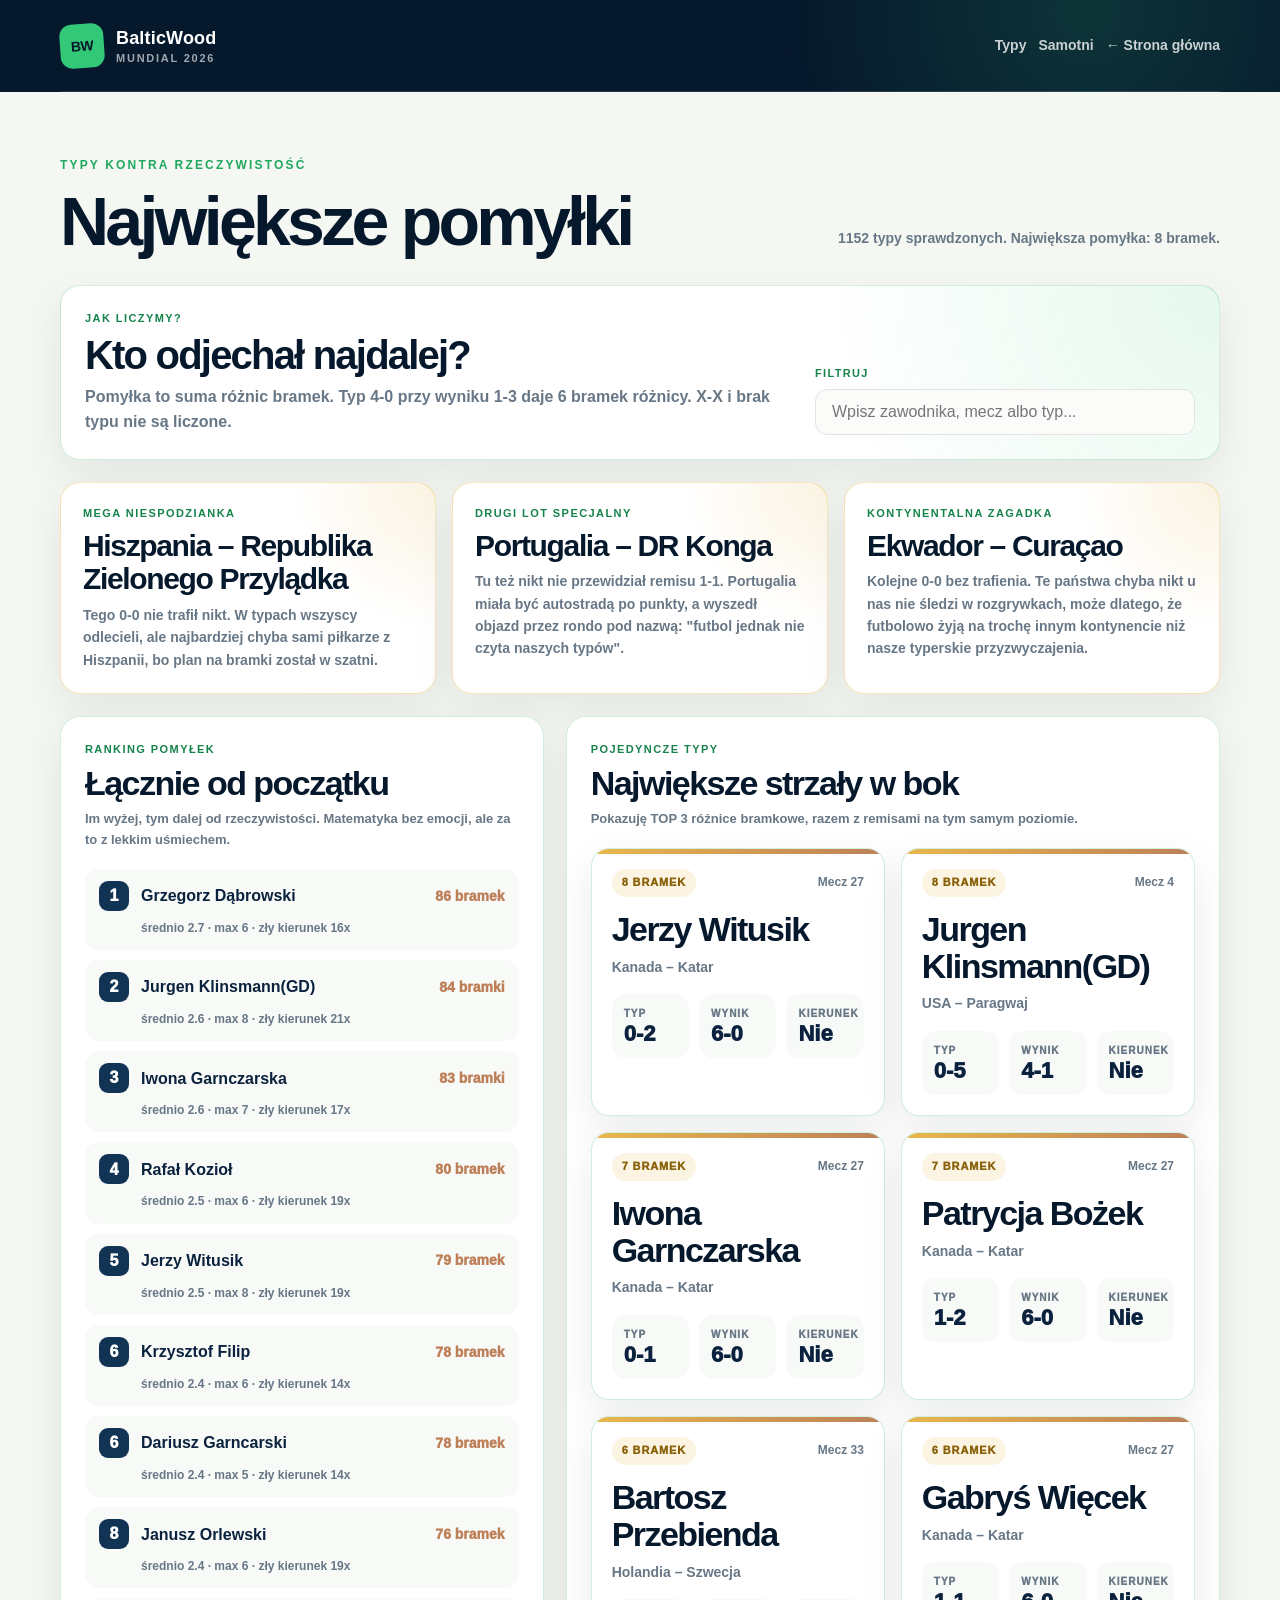
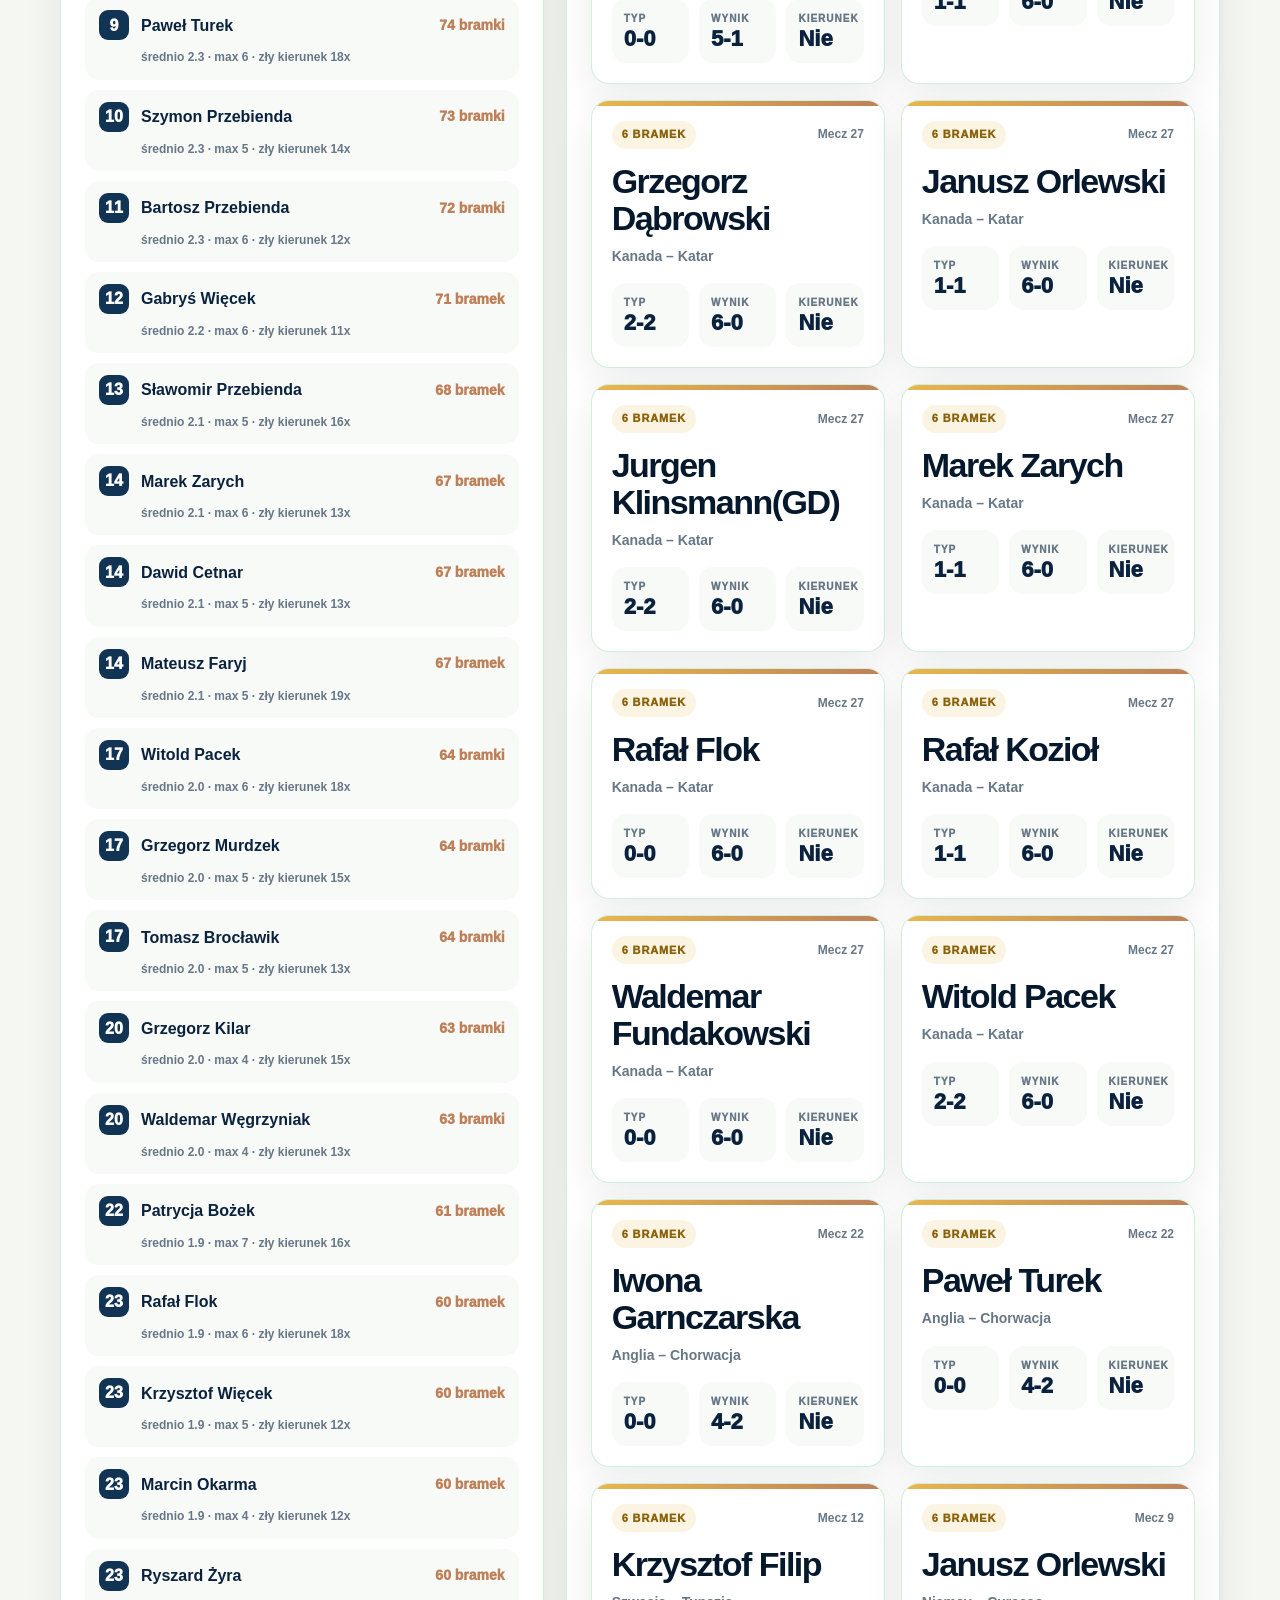
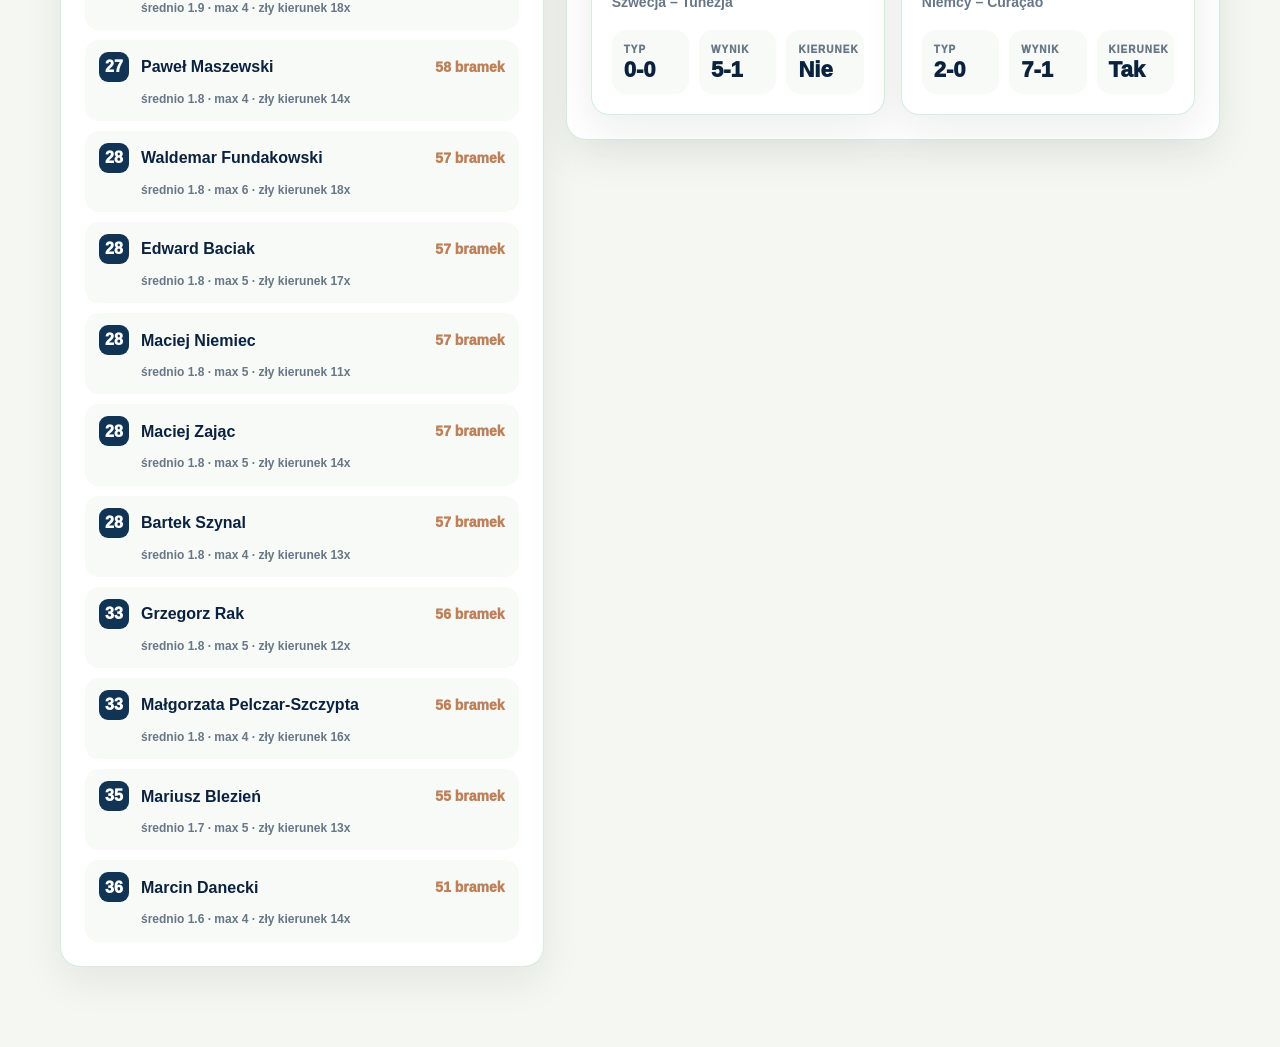
==== commit 2a17983f: "Add files via upload" ====
--- a/pomylki.html
+++ b/pomylki.html
@@ -8,7 +8,7 @@
       content="Największe pomyłki w typach BalticWood Mundial 2026."
     />
     <title>Największe pomyłki | BalticWood Mundial 2026</title>
-    <link rel="stylesheet" href="styles.css?v=20260618-9" />
+    <link rel="stylesheet" href="styles.css?v=20260621-1" />
   </head>
   <body class="predictions-page mistakes-page">
     <header class="subpage-header">
@@ -78,6 +78,15 @@
             "futbol jednak nie czyta naszych typów".
           </p>
         </article>
+        <article>
+          <p class="analytics-kicker">Kontynentalna zagadka</p>
+          <h2>Ekwador – Curaçao</h2>
+          <p>
+            Kolejne 0-0 bez trafienia. Te państwa chyba nikt u nas nie śledzi
+            w rozgrywkach, może dlatego, że futbolowo żyją na trochę innym
+            kontynencie niż nasze typerskie przyzwyczajenia.
+          </p>
+        </article>
       </section>
 
       <section class="mistakes-grid">
--- a/styles.css
+++ b/styles.css
@@ -1609,7 +1609,7 @@
 
 .surprise-notes {
   display: grid;
-  grid-template-columns: repeat(2, minmax(0, 1fr));
+  grid-template-columns: repeat(auto-fit, minmax(280px, 1fr));
   gap: 16px;
   margin-bottom: 22px;
 }
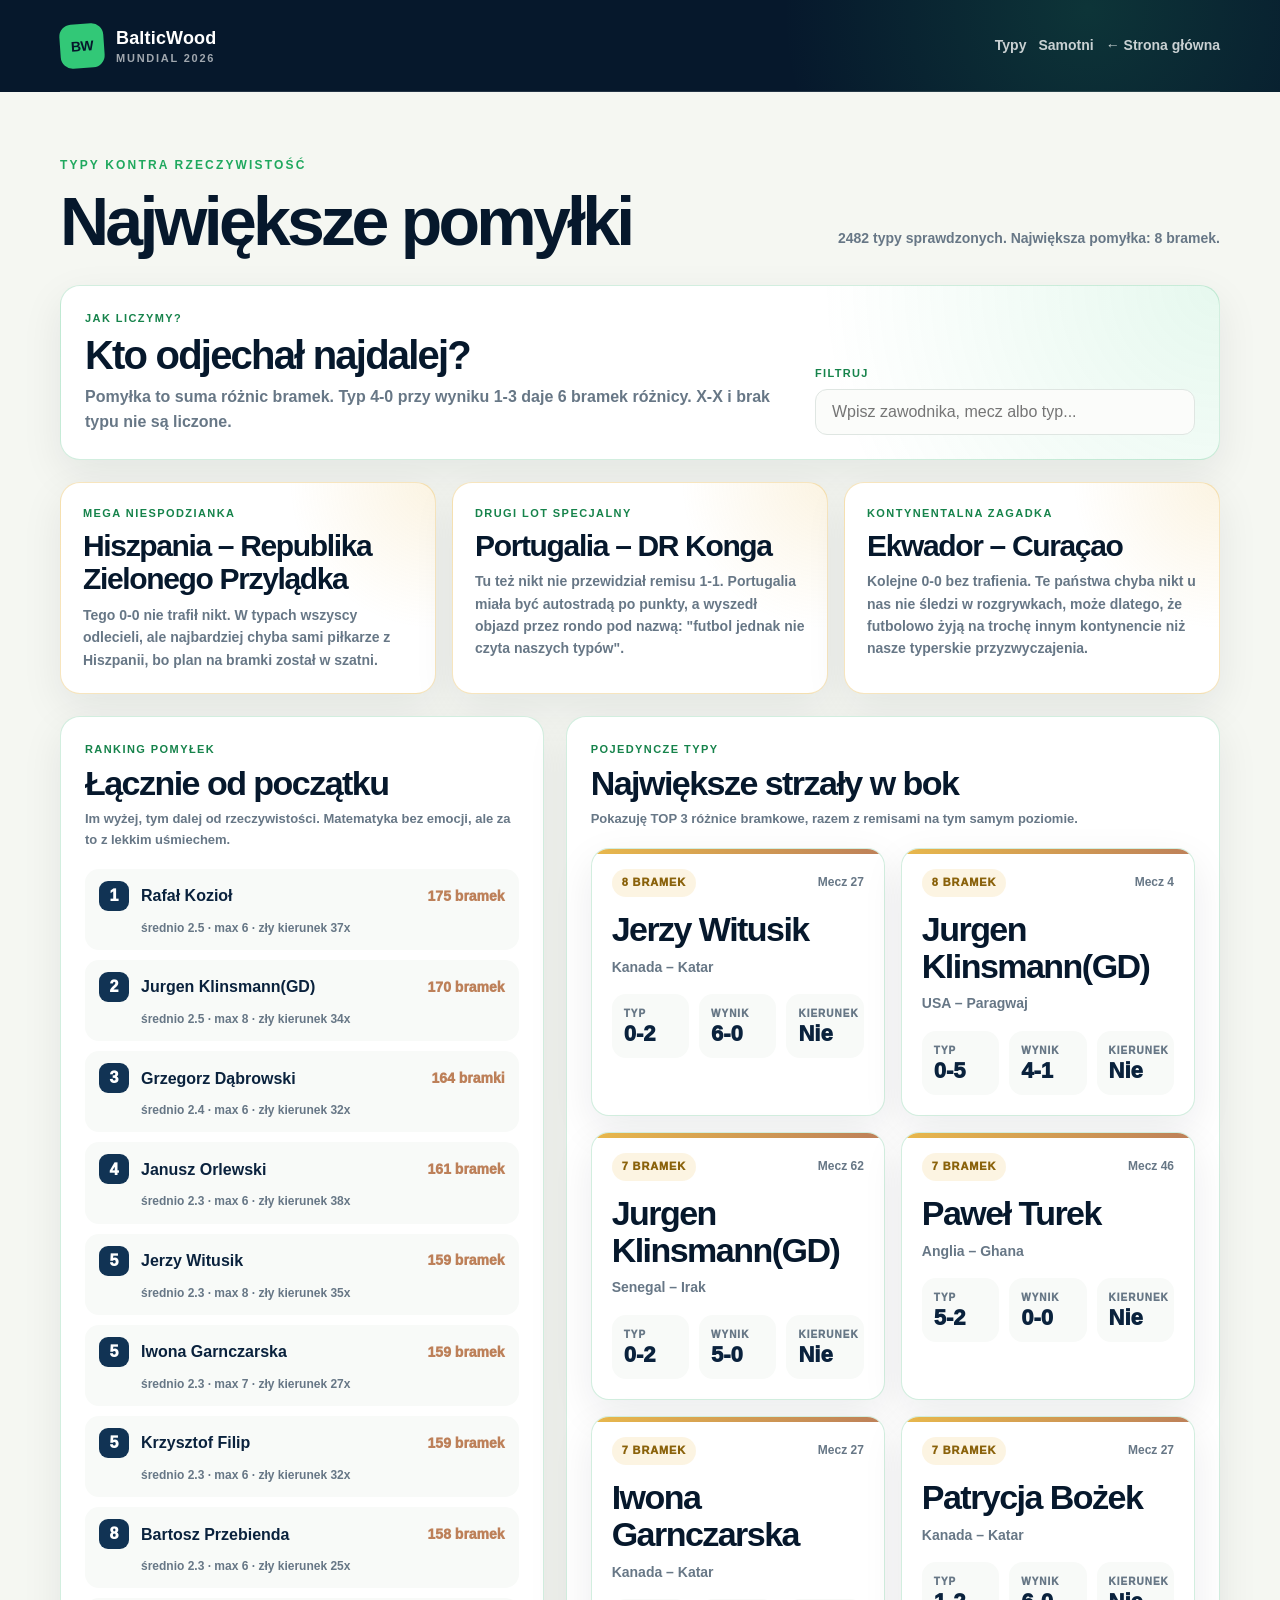
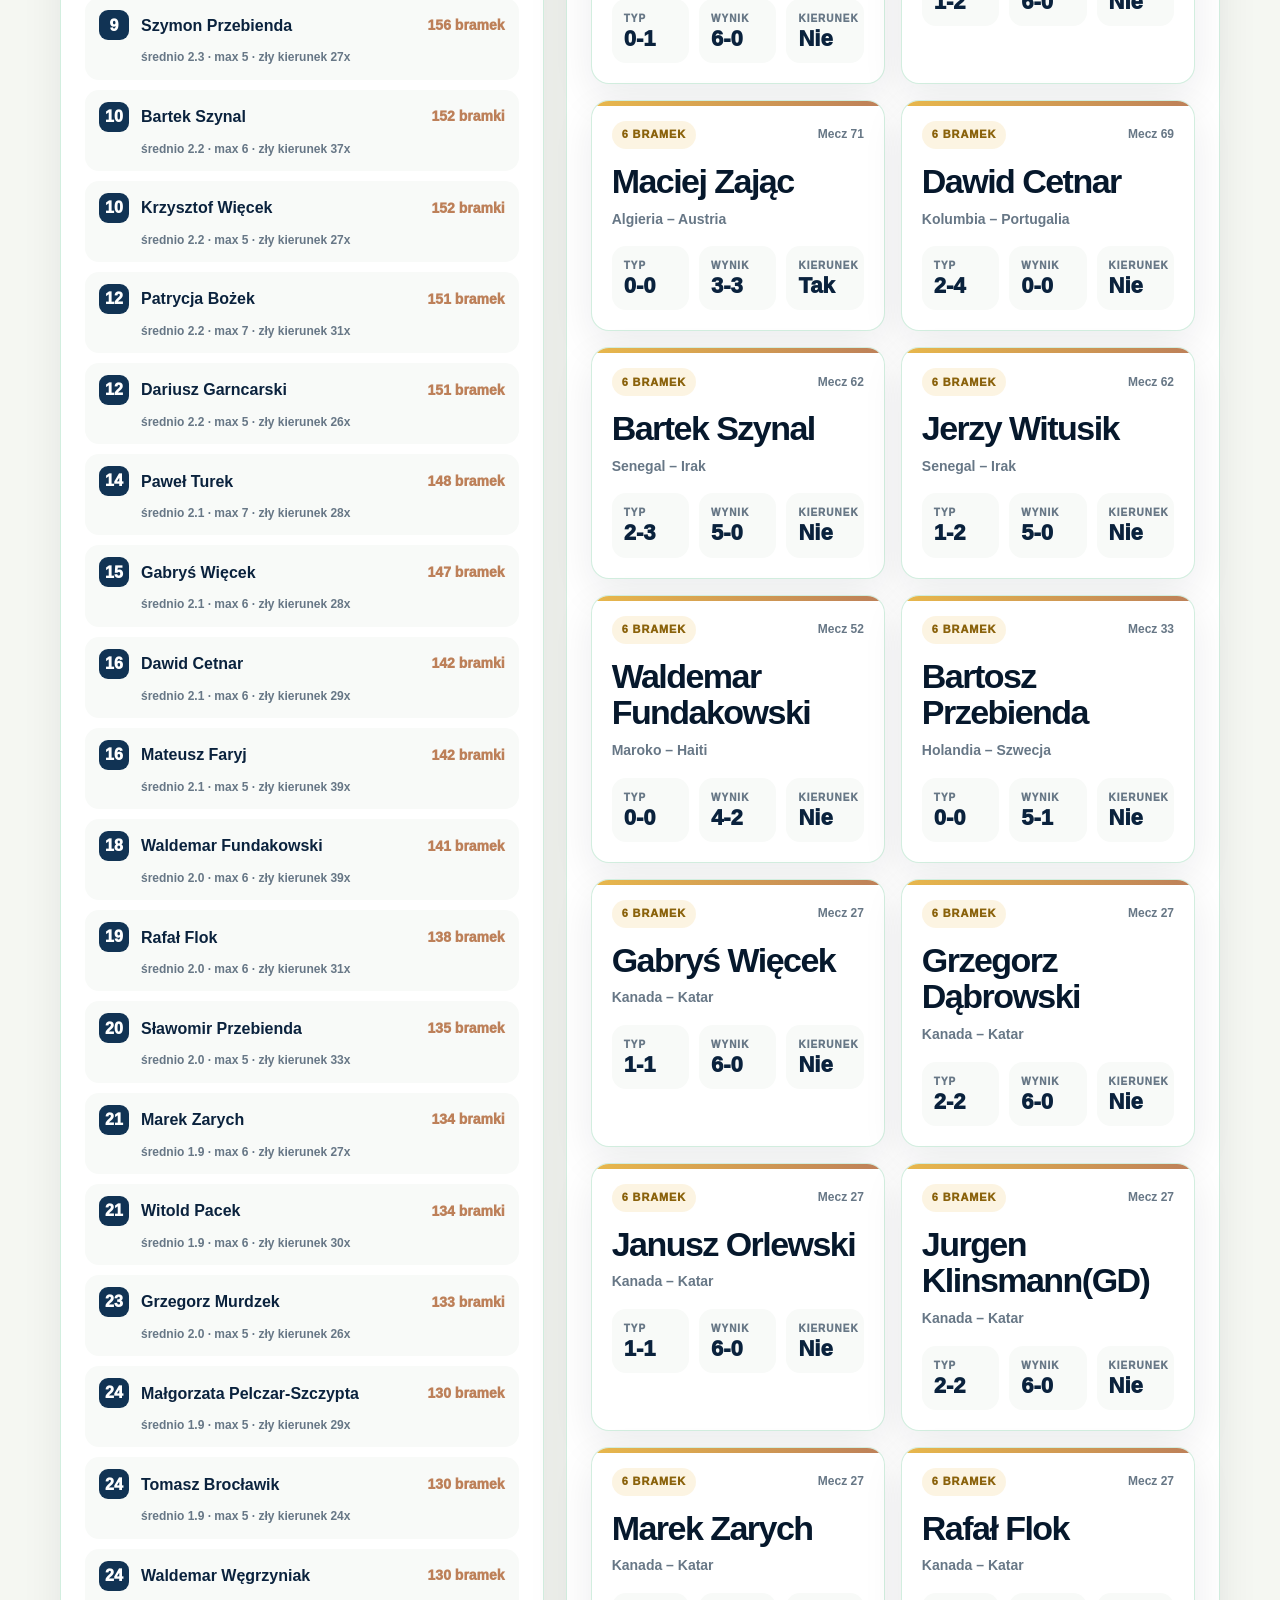
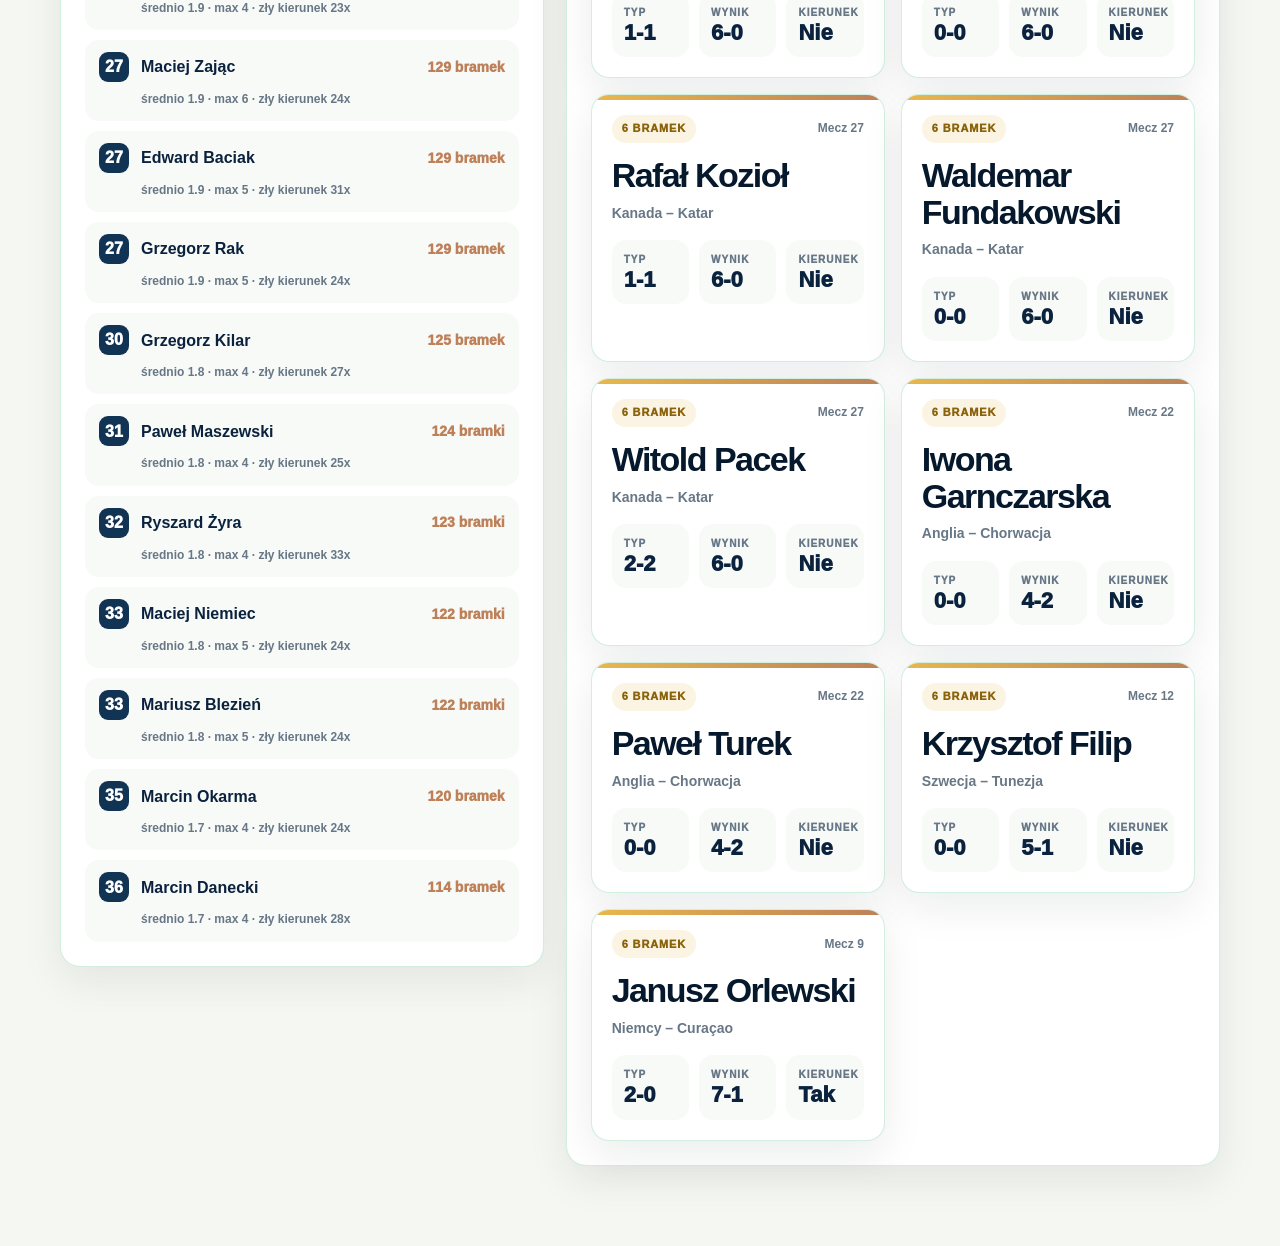
==== commit b33906af: "Add files via upload" ====
--- a/pomylki.html
+++ b/pomylki.html
@@ -8,7 +8,7 @@
       content="Największe pomyłki w typach BalticWood Mundial 2026."
     />
     <title>Największe pomyłki | BalticWood Mundial 2026</title>
-    <link rel="stylesheet" href="styles.css?v=20260621-1" />
+    <link rel="stylesheet" href="styles.css?v=20260628-1" />
   </head>
   <body class="predictions-page mistakes-page">
     <header class="subpage-header">
--- a/styles.css
+++ b/styles.css
@@ -467,6 +467,140 @@
   text-transform: uppercase;
 }
 
+.final-awards {
+  display: grid;
+  grid-template-columns: minmax(0, 0.82fr) minmax(420px, 1.18fr);
+  gap: 24px;
+  align-items: stretch;
+  margin-top: 26px;
+  padding: 24px;
+  border: 1px solid rgba(31, 168, 94, 0.22);
+  border-radius: 24px;
+  background:
+    radial-gradient(circle at 100% 0%, rgba(50, 200, 119, 0.14), transparent 34%),
+    var(--white);
+  box-shadow: 0 18px 48px rgba(6, 24, 44, 0.08);
+}
+
+.final-awards-copy {
+  display: flex;
+  flex-direction: column;
+  justify-content: center;
+}
+
+.final-awards-copy h3 {
+  margin-bottom: 12px;
+  color: var(--navy-950);
+  font-size: clamp(26px, 3.6vw, 42px);
+  line-height: 1.06;
+  letter-spacing: -0.04em;
+}
+
+.final-awards-copy p:last-child {
+  margin-bottom: 0;
+  color: var(--muted);
+  font-weight: 700;
+}
+
+.awards-card {
+  padding: 18px;
+  border: 1px solid var(--line);
+  border-radius: 20px;
+  background: #f8faf8;
+}
+
+.awards-total {
+  display: flex;
+  align-items: center;
+  justify-content: space-between;
+  gap: 14px;
+  margin-bottom: 14px;
+  padding: 16px;
+  border-radius: 16px;
+  color: var(--white);
+  background: linear-gradient(135deg, var(--navy-950), var(--navy-800));
+}
+
+.awards-total span {
+  color: rgba(255, 255, 255, 0.72);
+  font-size: 12px;
+  font-weight: 900;
+  letter-spacing: 0.12em;
+  text-transform: uppercase;
+}
+
+.awards-total strong {
+  color: var(--green-500);
+  font-size: clamp(28px, 4vw, 42px);
+  line-height: 1;
+}
+
+.awards-grid {
+  display: grid;
+  grid-template-columns: repeat(3, minmax(0, 1fr));
+  gap: 12px;
+}
+
+.award-place {
+  padding: 16px;
+  border: 1px solid rgba(17, 51, 84, 0.08);
+  border-radius: 16px;
+  background: var(--white);
+}
+
+.award-place-first {
+  border-color: rgba(232, 184, 76, 0.45);
+  background:
+    radial-gradient(circle at 100% 0%, rgba(232, 184, 76, 0.18), transparent 34%),
+    var(--white);
+}
+
+.award-place > span {
+  display: inline-flex;
+  margin-bottom: 8px;
+  color: var(--green-700);
+  font-size: 11px;
+  font-weight: 950;
+  letter-spacing: 0.1em;
+  text-transform: uppercase;
+}
+
+.award-place h4 {
+  margin: 0 0 12px;
+  color: var(--navy-950);
+  font-size: 20px;
+}
+
+.award-place ul {
+  display: grid;
+  gap: 8px;
+  margin: 0;
+  padding: 0;
+  list-style: none;
+}
+
+.award-place li {
+  display: grid;
+  gap: 2px;
+  padding-top: 8px;
+  border-top: 1px solid var(--line);
+}
+
+.award-place li:first-child {
+  padding-top: 0;
+  border-top: 0;
+}
+
+.award-place strong {
+  color: var(--navy-900);
+}
+
+.award-place em {
+  color: var(--green-700);
+  font-style: normal;
+  font-weight: 950;
+}
+
 .section-dark {
   color: var(--white);
   background:
@@ -2008,6 +2142,14 @@
     min-height: 240px;
   }
 
+  .final-awards {
+    grid-template-columns: 1fr;
+  }
+
+  .awards-grid {
+    grid-template-columns: 1fr;
+  }
+
   .podium-card.rank-1 {
     order: -1;
   }
@@ -2386,6 +2528,19 @@
     padding: 20px 16px;
   }
 
+  .final-awards {
+    padding: 20px 16px;
+  }
+
+  .awards-card {
+    padding: 12px;
+  }
+
+  .awards-total {
+    align-items: flex-start;
+    flex-direction: column;
+  }
+
   .analytics-list li {
     grid-template-columns: auto 1fr;
   }
